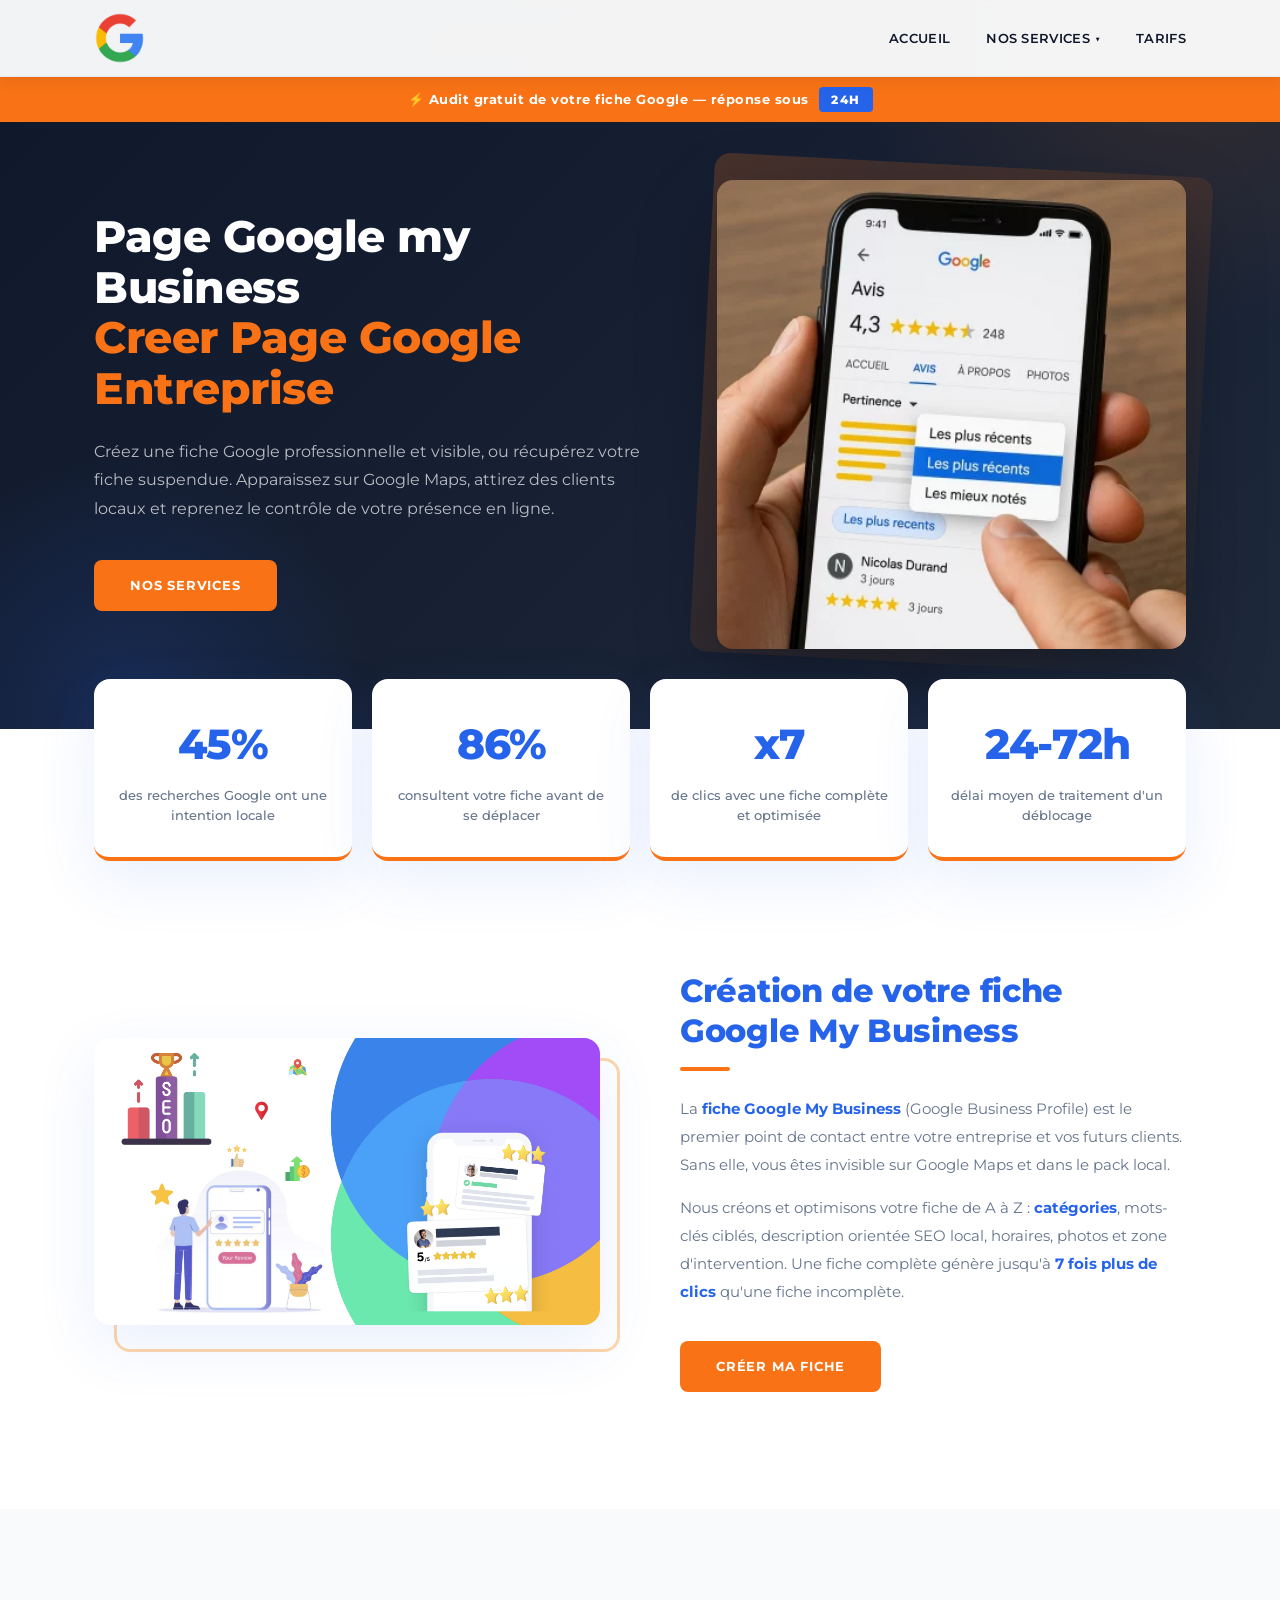
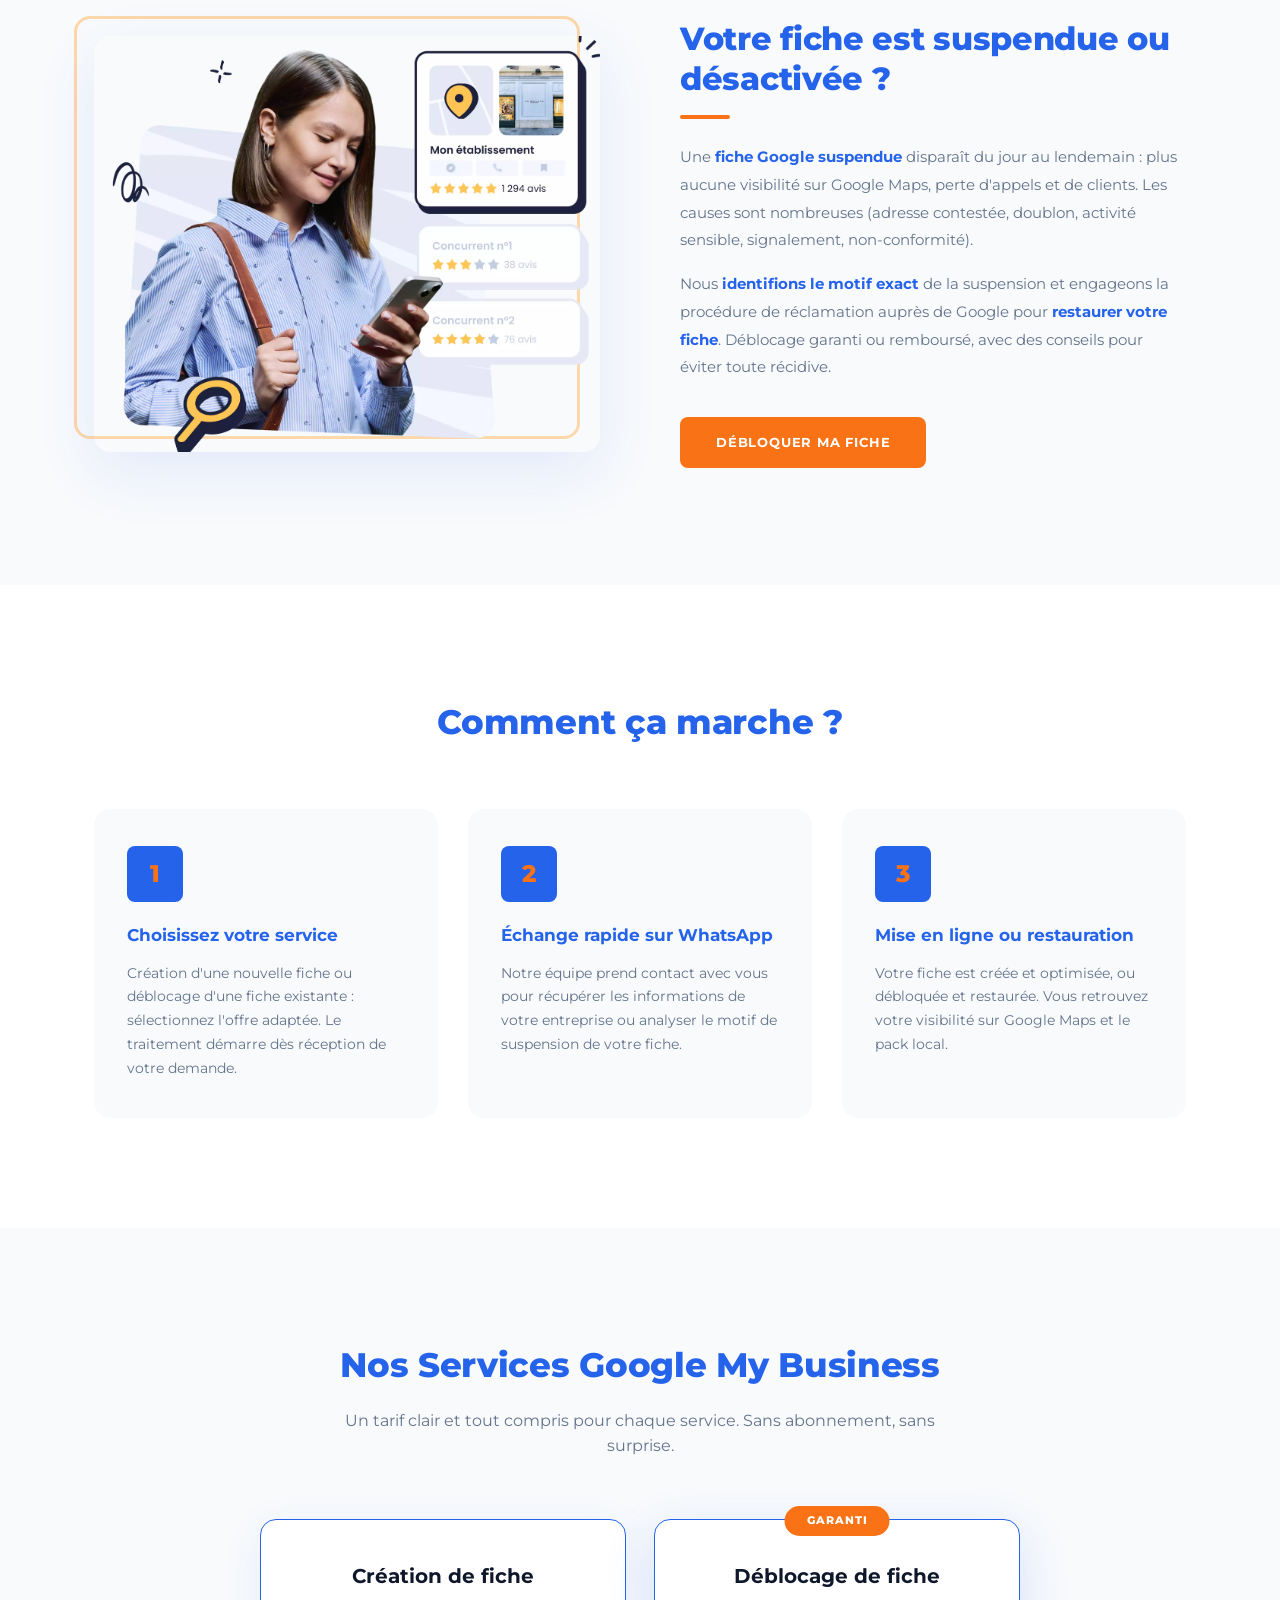
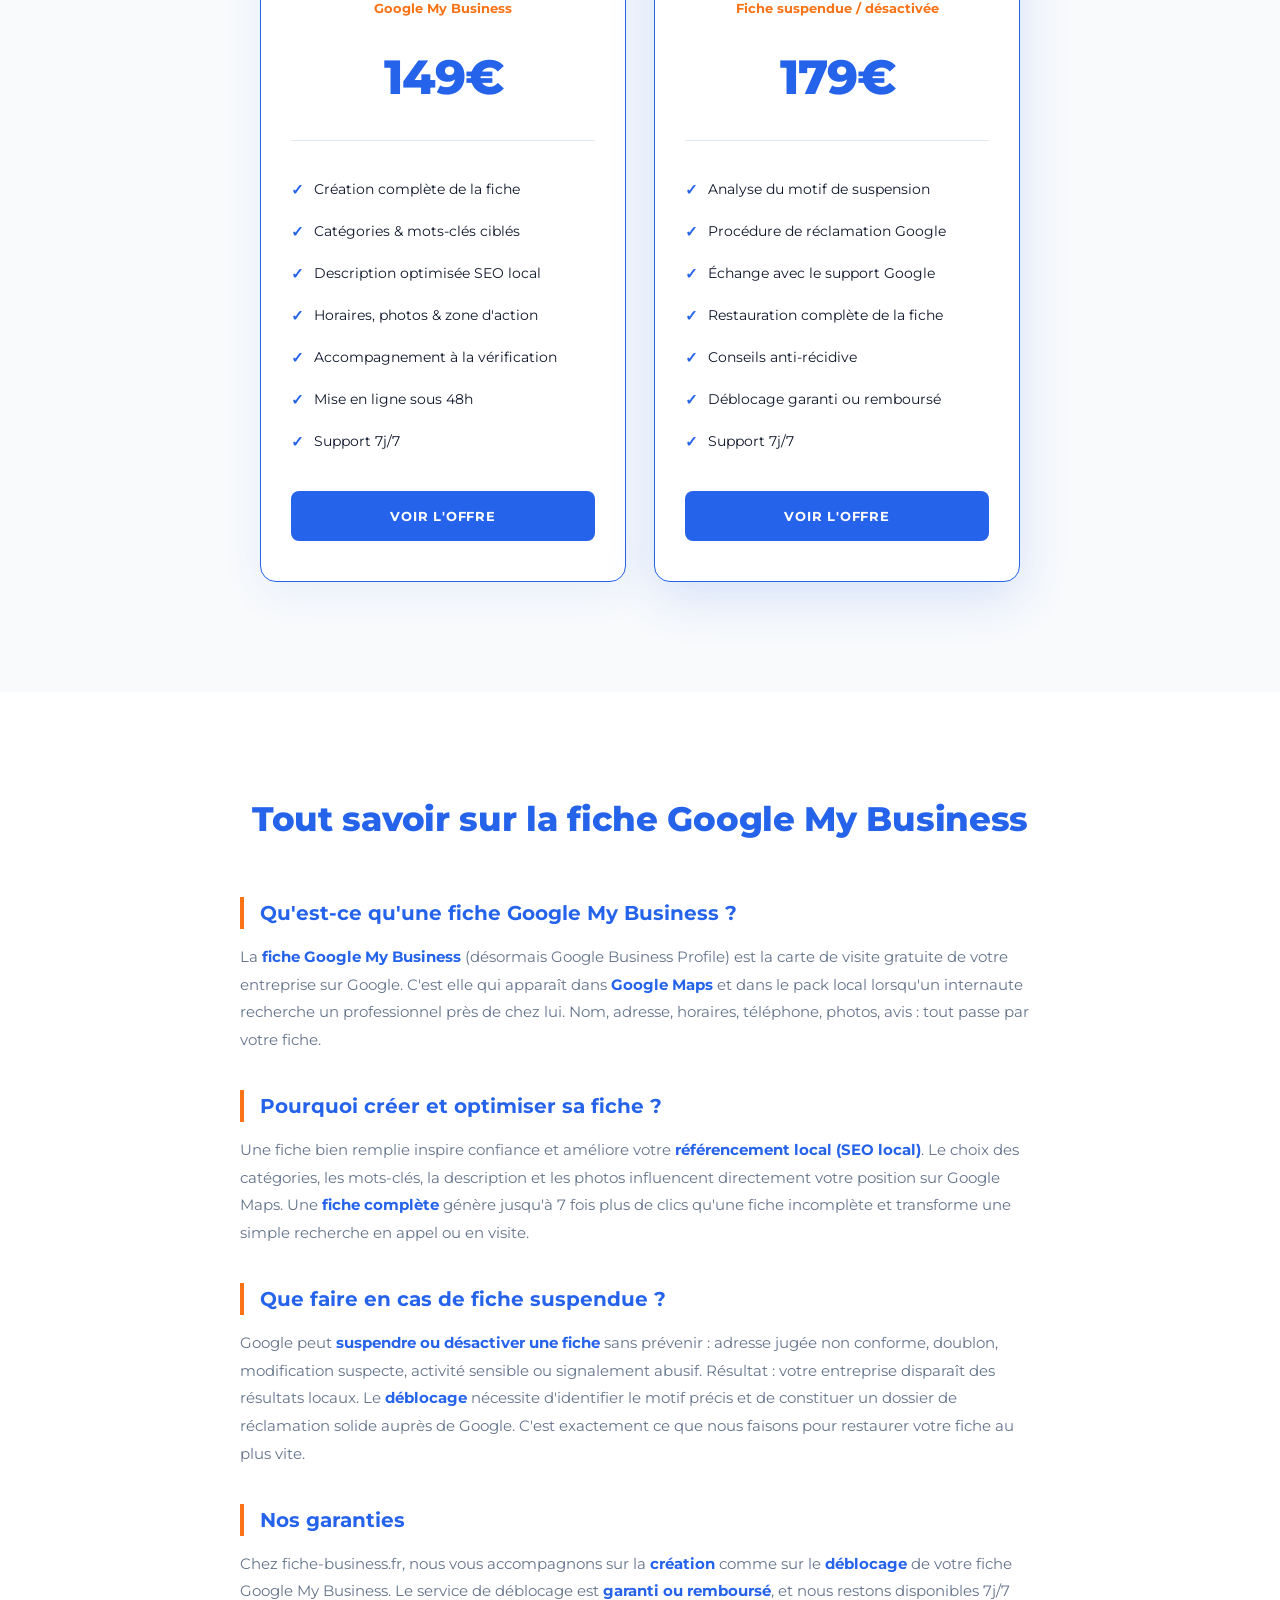
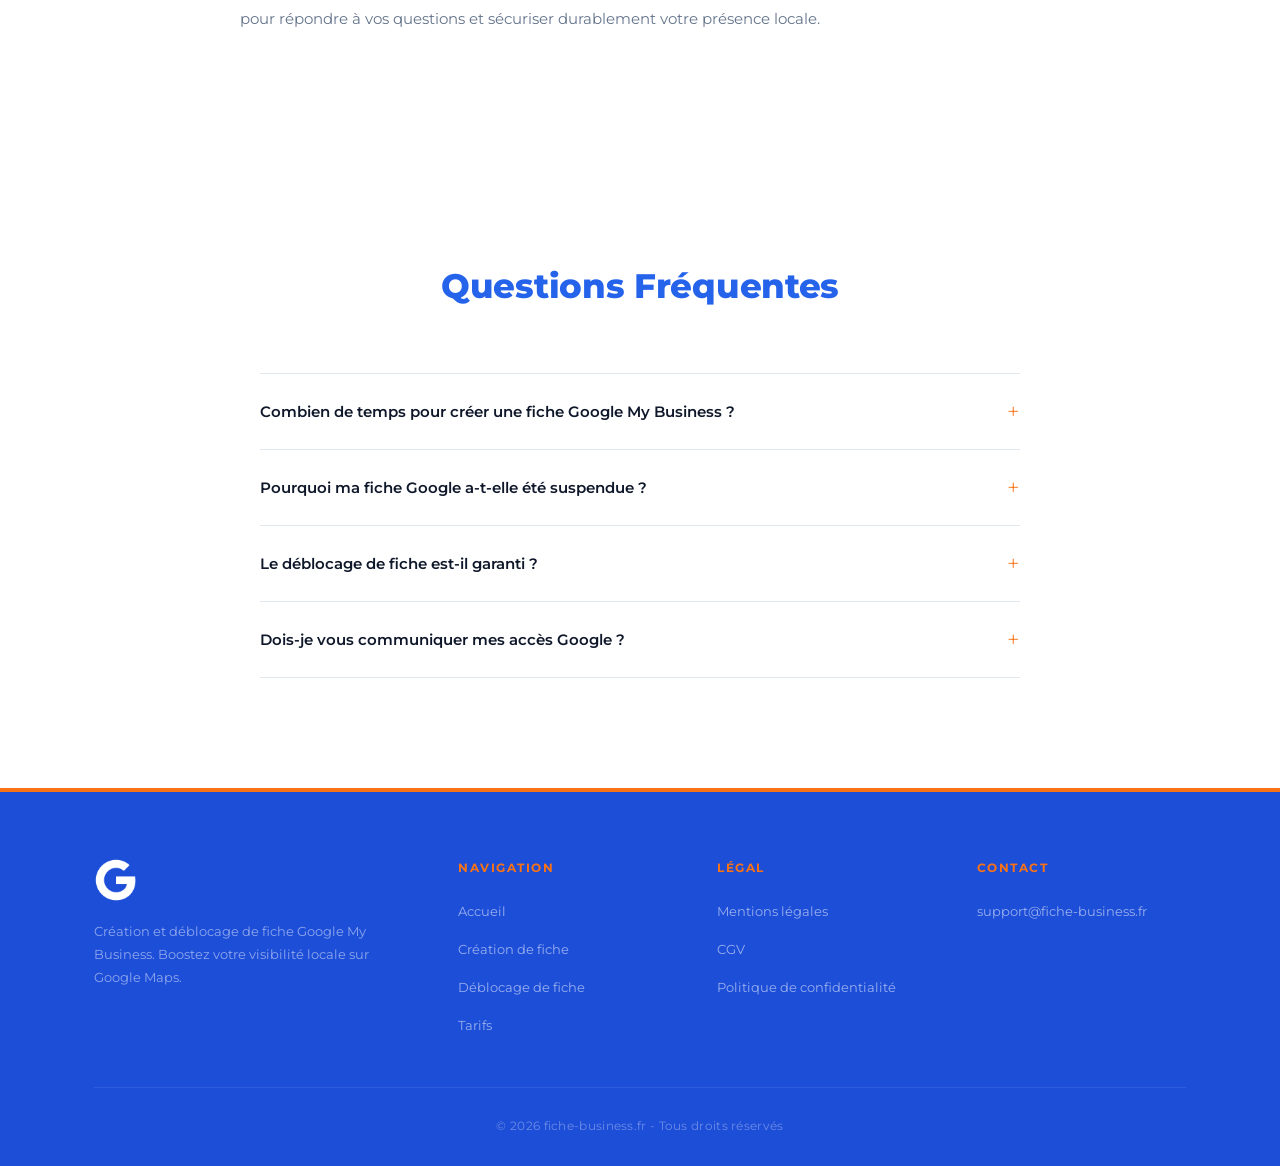
==== index.html @ 530b26bf "Site fiche-business.fr : accueil + creation + deblocage" ====
<!DOCTYPE html>
<html lang="fr">
<head>
    <meta charset="UTF-8">
    <meta name="viewport" content="width=device-width, initial-scale=1.0">
    <meta name="robots" content="index, follow">
    <title>Page Google my Business - Creer Page Google Entreprise</title>
    <meta name="description" content="Création de fiche Google My Business dès 149€ et déblocage de fiche suspendue dès 179€. Service professionnel, rapide et garanti. Boostez votre visibilité locale sur Google Maps.">
    <link rel="canonical" href="https://fiche-business.fr/"/>
    <link rel="alternate" hreflang="fr-FR" href="https://fiche-business.fr/"/>
    <link rel="alternate" hreflang="x-default" href="https://fiche-business.fr/"/>
    <link rel="preconnect" href="https://fonts.googleapis.com">
    <link rel="preconnect" href="https://fonts.gstatic.com" crossorigin>
    <link href="https://fonts.googleapis.com/css2?family=Montserrat:wght@400;500;600;700;800&display=swap" rel="stylesheet">
    <link rel="stylesheet" href="styles.css">
    <link rel="icon" type="image/x-icon" href="/favicon.ico">
    <link rel="shortcut icon" href="/favicon.ico">
    <link rel="apple-touch-icon" type="image/png" sizes="96x96" href="./logo/apple-icon-96x96.png">
    <link rel="icon" type="image/png" sizes="32x32" href="./logo/android-icon-32x32.png">
    <link rel="icon" type="image/png" sizes="96x96" href="./logo/android-icon-96x96.png">
    <meta name="msapplication-TileColor" content="#ffffff">
    <meta name="msapplication-TileImage" content="./logo/ms-icon-96x96.png">

    <meta property="og:type" content="website">
    <meta property="og:url" content="https://fiche-business.fr/">
    <meta property="og:title" content="Page Google my Business - Creer Page Google Entreprise">
    <meta property="og:description" content="Création de fiche Google My Business dès 149€ et déblocage de fiche suspendue dès 179€. Service professionnel, rapide et garanti.">
    <meta property="og:image" content="https://fiche-business.fr/fiche-google-my-business.webp">
    <meta property="og:locale" content="fr_FR">
    <meta property="og:site_name" content="fiche-business.fr">

    <meta name="twitter:card" content="summary_large_image">
    <meta name="twitter:title" content="Page Google my Business - Creer Page Google Entreprise">
    <meta name="twitter:description" content="Création de fiche Google My Business dès 149€ et déblocage de fiche suspendue dès 179€. Service professionnel, rapide et garanti.">
    <meta name="twitter:image" content="https://fiche-business.fr/fiche-google-my-business.webp">

    <script type="application/ld+json">
    {
        "@context": "https://schema.org",
        "@graph": [
            {
                "@type": "Organization",
                "name": "fiche-business.fr",
                "url": "https://fiche-business.fr",
                "logo": "https://fiche-business.fr/icon-google.png",
                "image": "https://fiche-business.fr/fiche-google-my-business.webp",
                "description": "Service professionnel de création et de déblocage de fiche Google My Business pour améliorer votre visibilité locale sur Google Maps.",
                "email": "support@fiche-business.fr",
                "areaServed": {
                    "@type": "Country",
                    "name": "France"
                },
                "contactPoint": {
                    "@type": "ContactPoint",
                    "email": "support@fiche-business.fr",
                    "contactType": "customer service",
                    "availableLanguage": "fr-FR"
                },
                "hasOfferCatalog": {
                    "@type": "OfferCatalog",
                    "name": "Nos services",
                    "itemListElement": [
                        {
                            "@type": "Offer",
                            "itemOffered": {
                                "@type": "Service",
                                "name": "page google my business",
                                "url": "https://fiche-business.fr/#creation"
                            }
                        },
                        {
                            "@type": "Offer",
                            "itemOffered": {
                                "@type": "Service",
                                "name": "page google business",
                                "url": "https://fiche-business.fr/#creation"
                            }
                        },
                        {
                            "@type": "Offer",
                            "itemOffered": {
                                "@type": "Service",
                                "name": "fiche d établissement google",
                                "url": "https://fiche-business.fr/#creation"
                            }
                        },
                        {
                            "@type": "Offer",
                            "itemOffered": {
                                "@type": "Service",
                                "name": "fiche entreprise google",
                                "url": "https://fiche-business.fr/#creation"
                            }
                        },
                        {
                            "@type": "Offer",
                            "itemOffered": {
                                "@type": "Service",
                                "name": "creer une page google",
                                "url": "https://fiche-business.fr/#creation"
                            }
                        },
                        {
                            "@type": "Offer",
                            "itemOffered": {
                                "@type": "Service",
                                "name": "google my business créer un compte",
                                "url": "https://fiche-business.fr/#creation"
                            }
                        },
                        {
                            "@type": "Offer",
                            "itemOffered": {
                                "@type": "Service",
                                "name": "créer une page google entreprise",
                                "url": "https://fiche-business.fr/#creation"
                            }
                        },
                        {
                            "@type": "Offer",
                            "itemOffered": {
                                "@type": "Service",
                                "name": "creer page google pro",
                                "url": "https://fiche-business.fr/#creation"
                            }
                        },
                        {
                            "@type": "Offer",
                            "itemOffered": {
                                "@type": "Service",
                                "name": "créer page google entreprise",
                                "url": "https://fiche-business.fr/#creation"
                            }
                        },
                        {
                            "@type": "Offer",
                            "itemOffered": {
                                "@type": "Service",
                                "name": "créer une fiche google",
                                "url": "https://fiche-business.fr/#creation"
                            }
                        },
                        {
                            "@type": "Offer",
                            "itemOffered": {
                                "@type": "Service",
                                "name": "créer un compte google my business",
                                "url": "https://fiche-business.fr/#creation"
                            }
                        },
                        {
                            "@type": "Offer",
                            "itemOffered": {
                                "@type": "Service",
                                "name": "créer un compte google entreprise",
                                "url": "https://fiche-business.fr/#creation"
                            }
                        },
                        {
                            "@type": "Offer",
                            "itemOffered": {
                                "@type": "Service",
                                "name": "créer une page google my business",
                                "url": "https://fiche-business.fr/#creation"
                            }
                        },
                        {
                            "@type": "Offer",
                            "itemOffered": {
                                "@type": "Service",
                                "name": "creation fiche google",
                                "url": "https://fiche-business.fr/#creation"
                            }
                        },
                        {
                            "@type": "Offer",
                            "itemOffered": {
                                "@type": "Service",
                                "name": "créer une fiche d établissement google",
                                "url": "https://fiche-business.fr/#creation"
                            }
                        },
                        {
                            "@type": "Offer",
                            "itemOffered": {
                                "@type": "Service",
                                "name": "fiche google suspendue",
                                "url": "https://fiche-business.fr/#deblocage"
                            }
                        }
                    ]
                }
            },
            {
                "@type": "WebSite",
                "name": "fiche-business.fr",
                "url": "https://fiche-business.fr"
            },
            {
                "@type": "FAQPage",
                "mainEntity": [
                    {
                        "@type": "Question",
                        "name": "Combien de temps pour créer une fiche Google My Business ?",
                        "acceptedAnswer": {
                            "@type": "Answer",
                            "text": "Une fois vos informations transmises, nous créons et optimisons votre fiche puis la mettons en ligne sous 48h. La validation finale par Google (vérification) peut prendre quelques jours supplémentaires selon votre activité."
                        }
                    },
                    {
                        "@type": "Question",
                        "name": "Pourquoi ma fiche Google a-t-elle été suspendue ?",
                        "acceptedAnswer": {
                            "@type": "Answer",
                            "text": "Une fiche peut être suspendue ou désactivée pour de multiples raisons : informations jugées non conformes, adresse contestée, doublon, activité sensible, ou signalement. Nous analysons le motif exact et engageons la procédure de réclamation auprès de Google pour la restaurer."
                        }
                    },
                    {
                        "@type": "Question",
                        "name": "Le déblocage de fiche est-il garanti ?",
                        "acceptedAnswer": {
                            "@type": "Answer",
                            "text": "Oui. Notre service de déblocage est garanti : si nous ne parvenons pas à restaurer votre fiche, vous êtes remboursé. Nous vous donnons également des conseils pour éviter une nouvelle suspension."
                        }
                    },
                    {
                        "@type": "Question",
                        "name": "Dois-je vous communiquer mes accès Google ?",
                        "acceptedAnswer": {
                            "@type": "Answer",
                            "text": "Selon le service, nous travaillons soit avec un accès gestionnaire à votre fiche, soit en vous guidant pas à pas. Vos identifiants personnels ne nous sont jamais nécessaires : tout se fait de façon sécurisée."
                        }
                    }
                ]
            },
            {
                "@type": "ItemList",
                "name": "Nos Services Google My Business",
                "itemListElement": [
                    {
                        "@type": "ListItem",
                        "position": 1,
                        "item": {
                            "@type": "Service",
                            "name": "Création de fiche Google My Business",
                            "description": "Création et optimisation complète de votre fiche Google My Business : informations, catégories, mots-clés, description SEO, photos et mise en ligne sous 48h.",
                            "image": "https://fiche-business.fr/fiche-google-my-business.webp",
                            "provider": {
                                "@type": "Organization",
                                "name": "fiche-business.fr"
                            },
                            "areaServed": {
                                "@type": "Country",
                                "name": "France"
                            },
                            "offers": {
                                "@type": "Offer",
                                "price": "149",
                                "priceCurrency": "EUR",
                                "availability": "https://schema.org/InStock"
                            }
                        }
                    },
                    {
                        "@type": "ListItem",
                        "position": 2,
                        "item": {
                            "@type": "Service",
                            "name": "Déblocage de fiche Google My Business",
                            "description": "Analyse du motif de suspension, procédure de réclamation et restauration complète de votre fiche Google My Business suspendue ou désactivée. Déblocage garanti ou remboursé.",
                            "image": "https://fiche-business.fr/avis-google-entreprise.webp",
                            "provider": {
                                "@type": "Organization",
                                "name": "fiche-business.fr"
                            },
                            "areaServed": {
                                "@type": "Country",
                                "name": "France"
                            },
                            "offers": {
                                "@type": "Offer",
                                "price": "179",
                                "priceCurrency": "EUR",
                                "availability": "https://schema.org/InStock"
                            }
                        }
                    }
                ]
            }
        ]
    }
    </script>
</head>
<body>
    <header class="header">
        <div class="container">
            <a href="https://fiche-business.fr" class="logo">
                <img src="icon-google.png" alt="fiche-business.fr - Création et déblocage de fiche Google My Business" title="fiche-business.fr" width="512" height="512" class="logo-img">
            </a>
            <nav class="nav">
                <ul class="nav-list">
                    <li><a href="https://fiche-business.fr" class="nav-link active">Accueil</a></li>
                    <li class="nav-item dropdown">
                        <a href="#" class="nav-link">Nos Services <span class="dropdown-arrow">▼</span></a>
                        <div class="dropdown-menu">
                            <a href="creation-fiche-google.html">Création de fiche</a>
                            <a href="fiche-google-suspendu.html">Déblocage de fiche</a>
                        </div>
                    </li>
                    <li><a href="#offres" class="nav-link">Tarifs</a></li>
                </ul>
            </nav>
            <button class="menu-toggle" aria-label="Menu">
                <span></span>
                <span></span>
                <span></span>
            </button>
        </div>
    </header>
    <div class="promo-bar">&#x26A1; Audit gratuit de votre fiche Google &mdash; r&eacute;ponse sous <span class="promo-code">24H</span></div>

    <section id="accueil" class="hero">
        <div class="container">
            <div class="hero-content">
                <h1>Page Google my Business<br><span class="highlight">Creer Page Google Entreprise</span></h1>
                <p class="hero-subtitle">Créez une fiche Google professionnelle et visible, ou récupérez votre fiche suspendue. Apparaissez sur Google Maps, attirez des clients locaux et reprenez le contrôle de votre présence en ligne.</p>
                <a href="#offres" class="btn btn-primary" title="création et déblocage de fiche Google My Business">Nos Services</a>
            </div>
            <div class="hero-image">
                <img src="fiche-google-my-business.webp" alt="Fiche Google My Business optimisée sur Google Maps" title="Fiche Google My Business" width="900" height="600" class="hero-img" loading="eager">
            </div>
        </div>
    </section>

    <section class="stats">
        <div class="container">
            <div class="stat-card">
                <div class="stat-number" data-target="46" data-suffix="%">46%</div>
                <p>des recherches Google ont une intention locale</p>
            </div>
            <div class="stat-card">
                <div class="stat-number" data-target="88" data-suffix="%">88%</div>
                <p>consultent votre fiche avant de se déplacer</p>
            </div>
            <div class="stat-card">
                <div class="stat-number" data-target="0" data-static="x7">x7</div>
                <p>de clics avec une fiche complète et optimisée</p>
            </div>
            <div class="stat-card">
                <div class="stat-number" data-target="0" data-static="24-72h">24-72h</div>
                <p>délai moyen de traitement d'un déblocage</p>
            </div>
        </div>
    </section>

    <section id="creation" class="credibility">
        <div class="container">
            <div class="credibility-image">
                <img src="acheter-avis-google.png" alt="Création et optimisation d'une fiche Google My Business" title="Création de fiche Google My Business" width="964" height="421" class="credibility-img" loading="lazy">
            </div>
            <div class="credibility-content">
                <h2>Création de votre fiche Google My Business</h2>
                <p>La <strong>fiche Google My Business</strong> (Google Business Profile) est le premier point de contact entre votre entreprise et vos futurs clients. Sans elle, vous êtes invisible sur Google Maps et dans le pack local.</p>
                <p>Nous créons et optimisons votre fiche de A à Z : <strong>catégories</strong>, mots-clés ciblés, description orientée SEO local, horaires, photos et zone d'intervention. Une fiche complète génère jusqu'à <strong>7 fois plus de clics</strong> qu'une fiche incomplète.</p>
                <a href="#offres" class="btn btn-primary" title="créer une fiche Google My Business">Créer ma fiche</a>
            </div>
        </div>
    </section>

    <section id="deblocage" class="credibility credibility-reverse">
        <div class="container">
            <div class="credibility-content">
                <h2>Votre fiche est suspendue ou désactivée ?</h2>
                <p>Une <strong>fiche Google suspendue</strong> disparaît du jour au lendemain : plus aucune visibilité sur Google Maps, perte d'appels et de clients. Les causes sont nombreuses (adresse contestée, doublon, activité sensible, signalement, non-conformité).</p>
                <p>Nous <strong>identifions le motif exact</strong> de la suspension et engageons la procédure de réclamation auprès de Google pour <strong>restaurer votre fiche</strong>. Déblocage garanti ou remboursé, avec des conseils pour éviter toute récidive.</p>
                <a href="#offres" class="btn btn-primary" title="débloquer une fiche Google My Business">Débloquer ma fiche</a>
            </div>
            <div class="credibility-image">
                <img src="avis-google-entreprise.webp" alt="Déblocage d'une fiche Google My Business suspendue" title="Déblocage de fiche Google My Business" width="601" height="791" class="credibility-img" loading="lazy">
            </div>
        </div>
    </section>

    <section class="how-it-works">
        <div class="container">
            <h2 class="section-title">Comment ça marche ?</h2>
            <div class="steps">
                <div class="step">
                    <div class="step-icon">
                        <span>1</span>
                    </div>
                    <h3>Choisissez votre service</h3>
                    <p>Création d'une nouvelle fiche ou déblocage d'une fiche existante : sélectionnez l'offre adaptée. Le traitement démarre dès réception de votre demande.</p>
                </div>
                <div class="step">
                    <div class="step-icon">
                        <span>2</span>
                    </div>
                    <h3>Échange rapide sur WhatsApp</h3>
                    <p>Notre équipe prend contact avec vous pour récupérer les informations de votre entreprise ou analyser le motif de suspension de votre fiche.</p>
                </div>
                <div class="step">
                    <div class="step-icon">
                        <span>3</span>
                    </div>
                    <h3>Mise en ligne ou restauration</h3>
                    <p>Votre fiche est créée et optimisée, ou débloquée et restaurée. Vous retrouvez votre visibilité sur Google Maps et le pack local.</p>
                </div>
            </div>
        </div>
    </section>

    <section id="offres" class="pricing">
        <div class="container">
            <h2 class="section-title">Nos Services Google My Business</h2>
            <p class="section-subtitle">Un tarif clair et tout compris pour chaque service. Sans abonnement, sans surprise.</p>
            <div class="pricing-cards" style="grid-template-columns: repeat(2, 1fr); max-width: 760px; margin: 0 auto;">
                <div class="pricing-card">
                    <div class="pricing-header">
                        <h3>Création de fiche</h3>
                        <div class="pricing-bonus">Google My Business</div>
                    </div>
                    <div class="pricing-price">
                        <span class="price">149€</span>
                    </div>
                    <ul class="pricing-features">
                        <li><span class="check">✓</span> Création complète de la fiche</li>
                        <li><span class="check">✓</span> Catégories &amp; mots-clés ciblés</li>
                        <li><span class="check">✓</span> Description optimisée SEO local</li>
                        <li><span class="check">✓</span> Horaires, photos &amp; zone d'action</li>
                        <li><span class="check">✓</span> Accompagnement à la vérification</li>
                        <li><span class="check">✓</span> Mise en ligne sous 48h</li>
                        <li><span class="check">✓</span> Support 7j/7</li>
                    </ul>
                    <a href="creation-fiche-google.html" class="btn btn-outline" title="création de fiche Google My Business">Voir l'offre</a>
                </div>

                <div class="pricing-card featured">
                    <div class="pricing-badge">Garanti</div>
                    <div class="pricing-header">
                        <h3>Déblocage de fiche</h3>
                        <div class="pricing-bonus">Fiche suspendue / désactivée</div>
                    </div>
                    <div class="pricing-price">
                        <span class="price">179€</span>
                    </div>
                    <ul class="pricing-features">
                        <li><span class="check">✓</span> Analyse du motif de suspension</li>
                        <li><span class="check">✓</span> Procédure de réclamation Google</li>
                        <li><span class="check">✓</span> Échange avec le support Google</li>
                        <li><span class="check">✓</span> Restauration complète de la fiche</li>
                        <li><span class="check">✓</span> Conseils anti-récidive</li>
                        <li><span class="check">✓</span> Déblocage garanti ou remboursé</li>
                        <li><span class="check">✓</span> Support 7j/7</li>
                    </ul>
                    <a href="fiche-google-suspendu.html" class="btn btn-primary" title="déblocage de fiche Google My Business">Voir l'offre</a>
                </div>
            </div>
        </div>
    </section>

    <section class="seo-content">
        <div class="container">
            <h2 class="section-title">Tout savoir sur la fiche Google My Business</h2>
            <div class="seo-text">
                <h3>Qu'est-ce qu'une fiche Google My Business ?</h3>
                <p>La <strong>fiche Google My Business</strong> (désormais Google Business Profile) est la carte de visite gratuite de votre entreprise sur Google. C'est elle qui apparaît dans <strong>Google Maps</strong> et dans le pack local lorsqu'un internaute recherche un professionnel près de chez lui. Nom, adresse, horaires, téléphone, photos, avis : tout passe par votre fiche.</p>

                <h3>Pourquoi créer et optimiser sa fiche ?</h3>
                <p>Une fiche bien remplie inspire confiance et améliore votre <strong>référencement local (SEO local)</strong>. Le choix des catégories, les mots-clés, la description et les photos influencent directement votre position sur Google Maps. Une <strong>fiche complète</strong> génère jusqu'à 7 fois plus de clics qu'une fiche incomplète et transforme une simple recherche en appel ou en visite.</p>

                <h3>Que faire en cas de fiche suspendue ?</h3>
                <p>Google peut <strong>suspendre ou désactiver une fiche</strong> sans prévenir : adresse jugée non conforme, doublon, modification suspecte, activité sensible ou signalement abusif. Résultat : votre entreprise disparaît des résultats locaux. Le <strong>déblocage</strong> nécessite d'identifier le motif précis et de constituer un dossier de réclamation solide auprès de Google. C'est exactement ce que nous faisons pour restaurer votre fiche au plus vite.</p>

                <h3>Nos garanties</h3>
                <p>Chez fiche-business.fr, nous vous accompagnons sur la <strong>création</strong> comme sur le <strong>déblocage</strong> de votre fiche Google My Business. Le service de déblocage est <strong>garanti ou remboursé</strong>, et nous restons disponibles 7j/7 pour répondre à vos questions et sécuriser durablement votre présence locale.</p>
            </div>
        </div>
    </section>

    <section class="faq">
        <div class="container">
            <h2 class="section-title">Questions Fréquentes</h2>
            <div class="faq-list">
                <div class="faq-item">
                    <button class="faq-question">
                        <span>Combien de temps pour créer une fiche Google My Business ?</span>
                        <span class="faq-icon">+</span>
                    </button>
                    <div class="faq-answer">
                        <p>Une fois vos informations transmises, nous créons et optimisons votre fiche puis la mettons en ligne sous 48h. La validation finale par Google (vérification) peut prendre quelques jours supplémentaires selon votre activité.</p>
                    </div>
                </div>
                <div class="faq-item">
                    <button class="faq-question">
                        <span>Pourquoi ma fiche Google a-t-elle été suspendue ?</span>
                        <span class="faq-icon">+</span>
                    </button>
                    <div class="faq-answer">
                        <p>Une fiche peut être suspendue ou désactivée pour de multiples raisons : informations jugées non conformes, adresse contestée, doublon, activité sensible ou signalement. Nous analysons le motif exact et engageons la procédure de réclamation auprès de Google pour la restaurer.</p>
                    </div>
                </div>
                <div class="faq-item">
                    <button class="faq-question">
                        <span>Le déblocage de fiche est-il garanti ?</span>
                        <span class="faq-icon">+</span>
                    </button>
                    <div class="faq-answer">
                        <p>Oui. Notre service de déblocage est garanti : si nous ne parvenons pas à restaurer votre fiche, vous êtes remboursé. Nous vous donnons également des conseils pour éviter une nouvelle suspension.</p>
                    </div>
                </div>
                <div class="faq-item">
                    <button class="faq-question">
                        <span>Dois-je vous communiquer mes accès Google ?</span>
                        <span class="faq-icon">+</span>
                    </button>
                    <div class="faq-answer">
                        <p>Selon le service, nous travaillons soit avec un accès gestionnaire à votre fiche, soit en vous guidant pas à pas. Vos identifiants personnels ne nous sont jamais nécessaires : tout se fait de façon sécurisée.</p>
                    </div>
                </div>
            </div>
        </div>
    </section>

    <footer class="footer">
        <div class="container">
            <div class="footer-content">
                <div class="footer-brand">
                    <a href="https://fiche-business.fr" class="logo">
                        <img src="icon-google.png" alt="fiche-business.fr - Logo" title="fiche-business.fr" width="512" height="512" class="logo-img">
                    </a>
                    <p>Création et déblocage de fiche Google My Business. Boostez votre visibilité locale sur Google Maps.</p>
                </div>
                <div class="footer-links">
                    <h4>Navigation</h4>
                    <ul>
                        <li><a href="#accueil">Accueil</a></li>
                        <li><a href="#creation">Création de fiche</a></li>
                        <li><a href="#deblocage">Déblocage de fiche</a></li>
                        <li><a href="#offres">Tarifs</a></li>
                    </ul>
                </div>
                <div class="footer-links">
                    <h4>Légal</h4>
                    <ul>
                        <li><a href="#">Mentions légales</a></li>
                        <li><a href="#">CGV</a></li>
                        <li><a href="#">Politique de confidentialité</a></li>
                    </ul>
                </div>
                <div class="footer-links">
                    <h4>Contact</h4>
                    <ul>
                        <li><a href="mailto:support@fiche-business.fr">support@fiche-business.fr</a></li>
                    </ul>
                </div>
            </div>
            <div class="footer-bottom">
                <p>&copy; 2026 fiche-business.fr - Tous droits réservés</p>
            </div>
        </div>
    </footer>


    <script>
        document.addEventListener('DOMContentLoaded', function() {

            const menuToggle = document.querySelector('.menu-toggle');
            const nav = document.querySelector('.nav');

            if (menuToggle && nav) {
                menuToggle.addEventListener('click', function() {
                    nav.classList.toggle('active');
                    menuToggle.classList.toggle('active');
                });

                const navLinks = document.querySelectorAll('.nav-link:not(.nav-item.dropdown > .nav-link)');
                navLinks.forEach(link => {
                    link.addEventListener('click', function() {
                        nav.classList.remove('active');
                        menuToggle.classList.remove('active');
                    });
                });
            }

            const dropdowns = document.querySelectorAll('.nav-item.dropdown');
            dropdowns.forEach(dropdown => {
                const dropdownLink = dropdown.querySelector('.nav-link');
                dropdownLink.addEventListener('click', function(e) {
                    if (window.innerWidth <= 768) {
                        e.preventDefault();
                        dropdown.classList.toggle('active');
                    }
                });
            });

            const dropdownMenuLinks = document.querySelectorAll('.dropdown-menu a');
            dropdownMenuLinks.forEach(link => {
                link.addEventListener('click', function() {
                    if (window.innerWidth <= 768) {
                        const nav = document.querySelector('.nav');
                        const menuToggle = document.querySelector('.menu-toggle');
                        nav.classList.remove('active');
                        menuToggle.classList.remove('active');
                        document.querySelectorAll('.nav-item.dropdown').forEach(d => d.classList.remove('active'));
                    }
                });
            });

            const anchorLinks = document.querySelectorAll('a[href^="#"]');

            anchorLinks.forEach(link => {
                link.addEventListener('click', function(e) {
                    e.preventDefault();
                    const targetId = this.getAttribute('href');
                    const targetElement = document.querySelector(targetId);

                    if (targetElement) {
                        const headerHeight = document.querySelector('.header').offsetHeight;
                        const targetPosition = targetElement.offsetTop - headerHeight;

                        window.scrollTo({
                            top: targetPosition,
                            behavior: 'smooth'
                        });
                    }
                });
            });

            const faqItems = document.querySelectorAll('.faq-item');

            faqItems.forEach(item => {
                const question = item.querySelector('.faq-question');

                question.addEventListener('click', function() {
                    faqItems.forEach(otherItem => {
                        if (otherItem !== item && otherItem.classList.contains('active')) {
                            otherItem.classList.remove('active');
                        }
                    });

                    item.classList.toggle('active');
                });
            });

            const sections = document.querySelectorAll('section[id]');
            const navLinksAll = document.querySelectorAll('.nav-link');

            function updateActiveNav() {
                const scrollPosition = window.scrollY + 100;

                sections.forEach(section => {
                    const sectionTop = section.offsetTop;
                    const sectionHeight = section.offsetHeight;
                    const sectionId = section.getAttribute('id');

                    if (scrollPosition >= sectionTop && scrollPosition < sectionTop + sectionHeight) {
                        navLinksAll.forEach(link => {
                            link.classList.remove('active');
                            if (link.getAttribute('href') === '#' + sectionId) {
                                link.classList.add('active');
                            }
                        });
                    }
                });
            }

            window.addEventListener('scroll', updateActiveNav);

            const header = document.querySelector('.header');

            function updateHeader() {
                if (window.scrollY > 50) {
                    header.style.boxShadow = '0 4px 20px rgba(0, 0, 0, 0.1)';
                } else {
                    header.style.boxShadow = '0 4px 15px rgba(0, 0, 0, 0.08)';
                }
            }

            window.addEventListener('scroll', updateHeader);

            const animateElements = document.querySelectorAll('.stat-card, .step, .pricing-card, .testimonial-card, .blog-card, .faq-item');

            const observerOptions = {
                threshold: 0.1,
                rootMargin: '0px 0px -50px 0px'
            };

            const observer = new IntersectionObserver(function(entries) {
                entries.forEach(entry => {
                    if (entry.isIntersecting) {
                        entry.target.style.opacity = '1';
                        entry.target.style.transform = 'translateY(0)';
                    }
                });
            }, observerOptions);

            animateElements.forEach(element => {
                element.style.opacity = '0';
                element.style.transform = 'translateY(30px)';
                element.style.transition = 'opacity 0.6s ease, transform 0.6s ease';
                observer.observe(element);
            });

            const statNumbers = document.querySelectorAll('.stat-number');
            let animated = false;

            function animateCounters() {
                if (animated) return;

                statNumbers.forEach(stat => {
                    const staticText = stat.getAttribute('data-static');
                    if (staticText) {
                        stat.textContent = staticText;
                        return;
                    }
                    const target = parseInt(stat.getAttribute('data-target') || stat.textContent);
                    const suffix = stat.getAttribute('data-suffix') || '%';
                    if (isNaN(target) || target <= 0) return;
                    let current = 0;
                    const increment = target / 50;
                    const duration = 2000;
                    const stepTime = duration / 50;

                    const counter = setInterval(() => {
                        current += increment;
                        if (current >= target) {
                            stat.textContent = target + suffix;
                            clearInterval(counter);
                        } else {
                            stat.textContent = Math.floor(current) + suffix;
                        }
                    }, stepTime);
                });

                animated = true;
            }

            const statsSection = document.querySelector('.stats');
            if (statsSection) {
                const statsObserver = new IntersectionObserver((entries) => {
                    entries.forEach(entry => {
                        if (entry.isIntersecting) {
                            animateCounters();
                        }
                    });
                }, { threshold: 0.5 });

                statsObserver.observe(statsSection);
            }

        });
    </script>
</body>
</html>
---- styles.css ----
:root {
    --primary: #2563EB;
    --primary-dark: #1D4ED8;
    --primary-light: #3B82F6;
    --accent: #F97316;
    --accent-dark: #EA580C;
    --accent-light: #FED7AA;
    --dark: #0F172A;
    --light: #F8FAFC;
    --white: #ffffff;
    --gray: #64748B;
    --gray-light: #E2E8F0;
    --shadow: 0 20px 60px rgba(37, 99, 235, 0.10);
    --shadow-sm: 0 2px 12px rgba(15, 23, 42, 0.06);
    --shadow-accent: 0 8px 30px rgba(249, 115, 22, 0.28);
    --radius: 8px;
    --radius-lg: 16px;
    --transition: all 0.35s cubic-bezier(0.25, 0.46, 0.45, 0.94);
}

*, *::before, *::after {
    margin: 0;
    padding: 0;
    box-sizing: border-box;
}

html {
    scroll-behavior: smooth;
}

body {
    font-family: 'Montserrat', sans-serif;
    font-size: 15px;
    line-height: 1.6;
    color: var(--dark);
    background: var(--white);
    overflow-x: hidden;
}

a {
    text-decoration: none;
    color: inherit;
    transition: var(--transition);
}

ul {
    list-style: none;
}

img {
    max-width: 100%;
    height: auto;
}

.container {
    width: 100%;
    max-width: 1140px;
    margin: 0 auto;
    padding: 0 24px;
}

/* ===================== BOUTONS ===================== */

.btn {
    display: inline-block;
    padding: 15px 36px;
    font-family: 'Montserrat', sans-serif;
    font-size: 13px;
    font-weight: 700;
    letter-spacing: 0.8px;
    text-transform: uppercase;
    border-radius: var(--radius);
    cursor: pointer;
    transition: var(--transition);
    border: none;
    text-align: center;
    position: relative;
    overflow: hidden;
}

.btn-primary {
    background: var(--accent);
    color: var(--white);
}

.btn-primary::after {
    content: '';
    position: absolute;
    top: 0;
    left: -100%;
    width: 100%;
    height: 100%;
    background: linear-gradient(90deg, transparent, rgba(255,255,255,0.25), transparent);
    transition: left 0.5s ease;
}

.btn-primary:hover::after {
    left: 100%;
}

.btn-primary:hover {
    background: var(--accent-dark);
    transform: translateY(-2px);
    box-shadow: var(--shadow-accent);
}

.btn-outline {
    background: transparent;
    color: var(--primary);
    border: 2px solid var(--primary);
}

.btn-outline:hover {
    background: var(--primary);
    color: var(--white);
    transform: translateY(-2px);
}

.btn-full {
    width: 100%;
}

/* ===================== HEADER ===================== */

.header {
    position: fixed;
    top: 0;
    left: 0;
    right: 0;
    z-index: 1000;
    background: rgba(255, 255, 255, 0.95);
    backdrop-filter: blur(12px);
    -webkit-backdrop-filter: blur(12px);
    padding: 12px 0;
    border-bottom: 1px solid var(--gray-light);
}

.header .container {
    display: flex;
    align-items: center;
    justify-content: space-between;
}

.logo {
    display: flex;
    align-items: center;
}

.logo-img {
    height: 52px;
    width: auto;
}

.logo-market {
    color: var(--dark);
}

.logo-web {
    color: var(--primary);
}

.nav-list {
    display: flex;
    gap: 36px;
    align-items: center;
}

.nav-link {
    font-weight: 600;
    font-size: 13px;
    letter-spacing: 0.3px;
    text-transform: uppercase;
    color: var(--dark);
    position: relative;
    padding: 8px 0;
    display: flex;
    align-items: center;
    line-height: 1;
}

.nav-link::after {
    content: '';
    position: absolute;
    bottom: 0;
    left: 50%;
    transform: translateX(-50%);
    width: 0;
    height: 3px;
    background: var(--accent);
    border-radius: 2px;
    transition: var(--transition);
}

.nav-link:hover::after,
.nav-link.active::after {
    width: 100%;
}

.nav-link:hover,
.nav-link.active {
    color: var(--primary);
}

.nav-item {
    position: relative;
}

.nav-item.dropdown > .nav-link {
    display: flex;
    align-items: center;
    gap: 5px;
}

.nav-item.dropdown > .nav-link::before {
    content: '';
    position: absolute;
    bottom: -15px;
    left: 0;
    right: 0;
    height: 20px;
}

.dropdown-arrow {
    font-size: 9px;
    transition: var(--transition);
}

.nav-item.dropdown:hover .dropdown-arrow {
    transform: rotate(180deg);
}

.dropdown-menu {
    position: absolute;
    top: 100%;
    left: 50%;
    transform: translateX(-50%);
    min-width: 220px;
    background: var(--white);
    border-radius: var(--radius);
    box-shadow: 0 15px 50px rgba(15, 23, 42, 0.10);
    border: 1px solid var(--gray-light);
    padding: 8px;
    opacity: 0;
    visibility: hidden;
    transition: var(--transition);
    margin-top: 15px;
    z-index: 100;
}

.dropdown-menu::before {
    content: '';
    position: absolute;
    top: -6px;
    left: 50%;
    transform: translateX(-50%) rotate(45deg);
    width: 12px;
    height: 12px;
    background: var(--white);
    border-left: 1px solid var(--gray-light);
    border-top: 1px solid var(--gray-light);
}

.nav-item.dropdown:hover .dropdown-menu {
    opacity: 1;
    visibility: visible;
    margin-top: 10px;
}

.dropdown-menu a {
    display: block;
    padding: 11px 16px;
    font-weight: 500;
    font-size: 13px;
    color: var(--dark);
    border-radius: 6px;
    transition: var(--transition);
}

.dropdown-menu a:hover {
    background: var(--light);
    color: var(--accent-dark);
    padding-left: 20px;
}

.menu-toggle {
    display: none;
    flex-direction: column;
    gap: 6px;
    background: none;
    border: none;
    cursor: pointer;
    padding: 5px;
}

.menu-toggle span {
    display: block;
    width: 22px;
    height: 2px;
    background: var(--primary);
    border-radius: 2px;
    transition: var(--transition);
}

/* ===================== HERO ===================== */

.hero {
    padding: 180px 0 80px;
    background: linear-gradient(135deg, var(--dark) 0%, #1E293B 100%);
    overflow: hidden;
    position: relative;
}

.hero::before {
    content: '';
    position: absolute;
    top: -50%;
    right: -20%;
    width: 700px;
    height: 700px;
    background: radial-gradient(circle, rgba(249, 115, 22, 0.14) 0%, transparent 70%);
    border-radius: 50%;
    pointer-events: none;
}

.hero::after {
    content: '';
    position: absolute;
    bottom: -30%;
    left: -10%;
    width: 500px;
    height: 500px;
    background: radial-gradient(circle, rgba(37, 99, 235, 0.18) 0%, transparent 70%);
    border-radius: 50%;
    pointer-events: none;
}

.hero .container {
    display: grid;
    grid-template-columns: 1.1fr 0.9fr;
    gap: 50px;
    align-items: center;
    position: relative;
    z-index: 1;
}

.hero-content h1 {
    font-size: 44px;
    font-weight: 800;
    line-height: 1.15;
    margin-bottom: 24px;
    color: var(--white);
    letter-spacing: -0.5px;
}

.hero-content .highlight {
    color: var(--accent);
}

.hero-subtitle {
    font-size: 16px;
    color: rgba(255, 255, 255, 0.7);
    margin-bottom: 36px;
    line-height: 1.8;
}

.hero-image {
    position: relative;
    display: flex;
    justify-content: center;
    align-items: center;
}

.hero-image::before {
    content: '';
    position: absolute;
    inset: -15px;
    background: linear-gradient(135deg, rgba(249, 115, 22, 0.22), transparent);
    border-radius: var(--radius-lg);
    transform: rotate(3deg);
}

.hero-img {
    max-width: 100%;
    height: auto;
    border-radius: var(--radius-lg);
    position: relative;
    z-index: 1;
    box-shadow: 0 30px 80px rgba(0, 0, 0, 0.3);
    animation: heroFloat 4s ease-in-out infinite;
}

@keyframes heroFloat {
    0%, 100% { transform: translateY(0) rotate(0deg); }
    50% { transform: translateY(-8px) rotate(0.5deg); }
}

/* ===================== PROMO BAR ===================== */

.promo-bar {
    background: var(--accent);
    color: var(--white);
    text-align: center;
    padding: 10px 20px;
    font-size: 13px;
    font-weight: 700;
    letter-spacing: 0.5px;
    width: 100%;
    position: fixed;
    top: 77px;
    left: 0;
    right: 0;
    z-index: 999;
}

.promo-bar .promo-code {
    background: var(--primary);
    color: var(--white);
    padding: 3px 12px;
    border-radius: 4px;
    font-weight: 800;
    margin-left: 6px;
    display: inline-block;
    font-size: 12px;
    letter-spacing: 1.5px;
}

/* ===================== STATS ===================== */

.stats {
    padding: 0;
    background: transparent;
    margin-top: -50px;
    position: relative;
    z-index: 2;
}

.stats .container {
    display: grid;
    grid-template-columns: repeat(4, 1fr);
    gap: 20px;
}

.stat-card {
    background: var(--white);
    padding: 32px 20px;
    border-radius: var(--radius-lg);
    text-align: center;
    transition: var(--transition);
    box-shadow: var(--shadow);
    border-bottom: 4px solid var(--accent);
}

.stat-card:hover {
    transform: translateY(-6px);
    box-shadow: 0 25px 70px rgba(37, 99, 235, 0.16);
}

.stat-number {
    font-size: 42px;
    font-weight: 800;
    color: var(--primary);
    margin-bottom: 8px;
    letter-spacing: -1px;
}

.stat-card p {
    font-size: 13px;
    color: var(--gray);
    line-height: 1.5;
    font-weight: 500;
}

/* ===================== CREDIBILITY ===================== */

.credibility {
    padding: 110px 0;
    background: var(--white);
}

.credibility .container {
    display: grid;
    grid-template-columns: 1fr 1fr;
    gap: 80px;
    align-items: center;
}

.credibility-image {
    position: relative;
}

.credibility-image::before {
    content: '';
    position: absolute;
    top: 20px;
    left: 20px;
    right: -20px;
    bottom: -20px;
    border: 3px solid var(--accent-light);
    border-radius: var(--radius-lg);
    z-index: 0;
}

.credibility-img {
    width: 100%;
    height: auto;
    border-radius: var(--radius-lg);
    position: relative;
    z-index: 1;
    box-shadow: var(--shadow);
}

.credibility-content h2 {
    font-size: 32px;
    font-weight: 800;
    color: var(--primary);
    margin-bottom: 24px;
    line-height: 1.25;
    letter-spacing: -0.3px;
}

.credibility-content h2::after {
    content: '';
    display: block;
    width: 50px;
    height: 4px;
    background: var(--accent);
    border-radius: 2px;
    margin-top: 16px;
}

.credibility-content p {
    font-size: 15px;
    color: var(--gray);
    line-height: 1.85;
    margin-bottom: 16px;
}

.credibility-content p strong {
    color: var(--primary);
    font-weight: 700;
}

.credibility-content .btn {
    margin-top: 20px;
}

.credibility-reverse {
    background: var(--light);
}

.credibility-reverse .credibility-image::before {
    left: -20px;
    right: 20px;
    top: -20px;
    bottom: 20px;
}

.credibility-reverse .container {
    direction: rtl;
}

.credibility-reverse .container > * {
    direction: ltr;
}

/* ===================== HOW IT WORKS ===================== */

.how-it-works {
    padding: 110px 0;
    background: var(--white);
}

.section-title {
    text-align: center;
    font-size: 34px;
    font-weight: 800;
    color: var(--primary);
    margin-bottom: 16px;
    letter-spacing: -0.3px;
}

.section-subtitle {
    text-align: center;
    font-size: 16px;
    color: var(--gray);
    margin-bottom: 60px;
    max-width: 600px;
    margin-left: auto;
    margin-right: auto;
}

.steps {
    display: grid;
    grid-template-columns: repeat(3, 1fr);
    gap: 30px;
    margin-top: 60px;
    counter-reset: step-counter;
}

.step {
    text-align: left;
    padding: 36px 32px;
    background: var(--light);
    border-radius: var(--radius-lg);
    transition: var(--transition);
    position: relative;
    border: 1px solid transparent;
}

.step:hover {
    transform: translateY(-8px);
    box-shadow: var(--shadow);
    border-color: var(--accent-light);
    background: var(--white);
}

.step-icon {
    width: 56px;
    height: 56px;
    margin: 0 0 20px 0;
    background: var(--primary);
    border-radius: var(--radius);
    display: flex;
    align-items: center;
    justify-content: center;
}

.step-icon span {
    color: var(--accent);
    font-size: 24px;
    font-weight: 800;
}

.step h3 {
    font-size: 17px;
    font-weight: 700;
    color: var(--primary);
    margin-bottom: 12px;
}

.step p {
    font-size: 14px;
    color: var(--gray);
    line-height: 1.7;
}

/* ===================== PRICING ===================== */

.pricing {
    padding: 110px 0;
    background: var(--light);
    position: relative;
}

.pricing .section-title {
    color: var(--primary);
}

.pricing .section-subtitle {
    color: var(--gray);
    margin-bottom: 60px;
}

.pricing-cards {
    display: grid;
    grid-template-columns: repeat(3, 1fr);
    gap: 28px;
    align-items: stretch;
}

.pricing-card {
    background: var(--white);
    border-radius: var(--radius-lg);
    padding: 40px 30px;
    border: 1px solid var(--primary);
    box-shadow: 0 10px 40px rgba(37, 99, 235, 0.08);
    transition: var(--transition);
    position: relative;
    display: flex;
    flex-direction: column;
}

.pricing-card:hover {
    transform: translateY(-8px);
    box-shadow: 0 25px 60px rgba(37, 99, 235, 0.16);
}

.pricing-card.featured {
    transform: scale(1.04);
    background: var(--white);
    border-color: var(--primary);
    box-shadow: 0 15px 50px rgba(37, 99, 235, 0.16);
}

.pricing-card.featured:hover {
    transform: scale(1.04) translateY(-8px);
}

.pricing-badge {
    position: absolute;
    top: -14px;
    left: 50%;
    transform: translateX(-50%);
    background: var(--accent);
    color: var(--white);
    padding: 6px 22px;
    border-radius: 50px;
    font-size: 11px;
    font-weight: 800;
    text-transform: uppercase;
    letter-spacing: 1px;
    white-space: nowrap;
}

.pricing-header {
    text-align: center;
    margin-bottom: 20px;
}

.pricing-header h3 {
    font-size: 20px;
    font-weight: 700;
    color: var(--dark);
}

.pricing-bonus {
    color: var(--accent);
    font-weight: 700;
    font-size: 13px;
    margin-top: 6px;
}

.pricing-price {
    text-align: center;
    margin-bottom: 28px;
    padding-bottom: 24px;
    border-bottom: 1px solid var(--gray-light);
}

.price {
    font-size: 48px;
    font-weight: 800;
    color: var(--primary);
    letter-spacing: -1px;
}

.pricing-features {
    flex: 1;
    margin-bottom: 28px;
}

.pricing-features li {
    padding: 9px 0;
    display: flex;
    align-items: center;
    gap: 10px;
    font-size: 13.5px;
    color: var(--dark);
}

.pricing-features .check {
    color: var(--primary);
    font-weight: 700;
    font-size: 15px;
    flex-shrink: 0;
}

.pricing-card .btn {
    width: 100%;
}

.pricing-card .btn-primary,
.pricing-card .btn-outline {
    background: var(--primary);
    color: var(--white);
    border: none;
    font-weight: 700;
}

.pricing-card .btn-primary:hover,
.pricing-card .btn-outline:hover {
    background: var(--primary-dark);
    color: var(--white);
}

/* ===================== FAQ ===================== */

.faq {
    padding: 110px 0;
    background: var(--white);
}

.faq-list {
    max-width: 760px;
    margin: 60px auto 0;
}

.faq-item {
    background: var(--white);
    border-radius: 0;
    margin-bottom: 0;
    overflow: hidden;
    border-bottom: 1px solid var(--gray-light);
    transition: var(--transition);
}

.faq-item:first-child {
    border-top: 1px solid var(--gray-light);
}

.faq-question {
    width: 100%;
    padding: 24px 0;
    background: none;
    border: none;
    cursor: pointer;
    display: flex;
    justify-content: space-between;
    align-items: center;
    font-family: 'Montserrat', sans-serif;
    font-size: 15px;
    font-weight: 600;
    color: var(--dark);
    text-align: left;
    transition: var(--transition);
}

.faq-question:hover {
    color: var(--accent-dark);
}

.faq-icon {
    font-size: 22px;
    font-weight: 300;
    color: var(--accent);
    transition: var(--transition);
    flex-shrink: 0;
    margin-left: 20px;
}

.faq-item.active .faq-icon {
    transform: rotate(45deg);
    color: var(--primary);
}

.faq-answer {
    max-height: 0;
    overflow: hidden;
    transition: max-height 0.3s ease;
}

.faq-item.active .faq-answer {
    max-height: 200px;
}

.faq-answer p {
    padding: 0 0 24px;
    font-size: 14px;
    color: var(--gray);
    line-height: 1.8;
}

/* ===================== TESTIMONIALS ===================== */

.testimonials {
    padding: 110px 0;
    background: var(--light);
}

.testimonials-grid {
    display: grid;
    grid-template-columns: repeat(5, 1fr);
    gap: 16px;
    margin-top: 60px;
}

.testimonial-card {
    background: var(--white);
    padding: 0;
    border-radius: var(--radius);
    transition: var(--transition);
    overflow: hidden;
    box-shadow: var(--shadow-sm);
}

.testimonial-card:hover {
    transform: scale(1.04);
    box-shadow: var(--shadow);
}

.testimonial-card:nth-child(even) {
    transform: translateY(20px);
}

.testimonial-card:nth-child(even):hover {
    transform: translateY(20px) scale(1.04);
}

.testimonial-img {
    width: 100%;
    height: auto;
    display: block;
}

/* ===================== SEO CONTENT ===================== */

.seo-content {
    padding: 100px 0;
    background: var(--white);
}

.seo-text {
    max-width: 800px;
    margin: 50px auto 0;
}

.seo-text h3 {
    font-size: 20px;
    font-weight: 700;
    color: var(--primary);
    margin-bottom: 14px;
    margin-top: 36px;
    padding-left: 16px;
    border-left: 4px solid var(--accent);
}

.seo-text h3:first-child {
    margin-top: 0;
}

.seo-text p {
    font-size: 15px;
    color: var(--gray);
    line-height: 1.85;
    margin-bottom: 16px;
}

.seo-text strong {
    color: var(--primary);
    font-weight: 700;
}

.seo-text a {
    color: var(--accent-dark);
    text-decoration: underline;
    text-underline-offset: 3px;
    text-decoration-thickness: 2px;
}

.seo-text a:hover {
    color: var(--primary);
}

/* ===================== FOOTER ===================== */

.footer {
    background: var(--primary-dark);
    color: var(--white);
    padding: 70px 0 30px;
    position: relative;
}

.footer::before {
    content: '';
    position: absolute;
    top: 0;
    left: 0;
    right: 0;
    height: 4px;
    background: var(--accent);
}

.footer-content {
    display: grid;
    grid-template-columns: 1.5fr 1fr 1fr 1fr;
    gap: 50px;
    margin-bottom: 50px;
}

.footer-brand .logo-img {
    filter: brightness(0) invert(1);
    height: 44px;
}

.footer-brand p {
    margin-top: 18px;
    color: rgba(255, 255, 255, 0.5);
    font-size: 13px;
    line-height: 1.75;
}

.footer-links h4 {
    font-size: 12px;
    font-weight: 700;
    text-transform: uppercase;
    letter-spacing: 1.5px;
    margin-bottom: 22px;
    color: var(--accent);
}

.footer-links ul {
    display: flex;
    flex-direction: column;
    gap: 14px;
}

.footer-links a {
    color: rgba(255, 255, 255, 0.55);
    font-size: 13px;
    transition: var(--transition);
}

.footer-links a:hover {
    color: var(--white);
}

.footer-bottom {
    padding-top: 28px;
    border-top: 1px solid rgba(255, 255, 255, 0.08);
    text-align: center;
}

.footer-bottom p {
    color: rgba(255, 255, 255, 0.35);
    font-size: 12px;
    letter-spacing: 0.3px;
}

/* ===================== RESPONSIVE 1024px ===================== */

@media (max-width: 1024px) {
    .hero-content h1 {
        font-size: 36px;
    }

    .pricing-cards {
        grid-template-columns: repeat(2, 1fr);
    }

    .pricing-card.featured {
        transform: none;
    }

    .pricing-card.featured:hover {
        transform: translateY(-8px);
    }

    .footer-content {
        grid-template-columns: 1fr 1fr;
        gap: 40px;
    }
}

/* ===================== RESPONSIVE 768px ===================== */

@media (max-width: 768px) {
    .menu-toggle {
        display: flex;
    }

    .nav {
        position: fixed;
        top: 56px;
        left: 0;
        right: 0;
        background: var(--white);
        padding: 20px;
        box-shadow: var(--shadow);
        transform: translateY(-100%);
        opacity: 0;
        visibility: hidden;
        transition: var(--transition);
        border-bottom: 3px solid var(--accent);
    }

    .nav.active {
        transform: translateY(0);
        opacity: 1;
        visibility: visible;
    }

    .nav-list {
        flex-direction: column;
        gap: 16px;
        text-align: center;
    }

    .nav-item.dropdown {
        position: relative;
    }

    .dropdown-menu {
        position: static;
        transform: none;
        min-width: 100%;
        box-shadow: none;
        border: none;
        background: var(--light);
        border-radius: var(--radius);
        margin-top: 10px;
        padding: 8px;
        max-height: 0;
        overflow: hidden;
        opacity: 0;
        visibility: hidden;
        transition: all 0.3s ease;
    }

    .dropdown-menu::before {
        display: none;
    }

    .nav-item.dropdown.active .dropdown-menu {
        max-height: 200px;
        opacity: 1;
        visibility: visible;
    }

    .nav-item.dropdown:hover .dropdown-menu {
        opacity: 0;
        visibility: hidden;
        max-height: 0;
    }

    .nav-item.dropdown.active:hover .dropdown-menu {
        opacity: 1;
        visibility: visible;
        max-height: 200px;
    }

    .dropdown-menu a {
        padding: 10px 15px;
        border-radius: 6px;
    }

    .hero {
        padding: 180px 0 80px;
    }

    .hero .container {
        grid-template-columns: 1fr;
        text-align: center;
    }

    .hero-content h1 {
        font-size: 30px;
    }

    .hero-image {
        order: -1;
        margin-top: 10px;
    }

    .hero-image::before {
        display: none;
    }

    .stats {
        margin-top: -30px;
    }

    .stats .container {
        grid-template-columns: repeat(2, 1fr);
        gap: 12px;
    }

    .stat-card {
        padding: 24px 16px;
    }

    .stat-number {
        font-size: 32px;
    }

    .stat-card p {
        font-size: 12px;
    }

    .credibility {
        padding: 60px 0;
    }

    .credibility .container {
        grid-template-columns: 1fr;
        text-align: center;
        gap: 40px;
    }

    .credibility-image::before {
        display: none;
    }

    .credibility-content h2 {
        font-size: 26px;
    }

    .credibility-content h2::after {
        margin-left: auto;
        margin-right: auto;
    }

    .credibility-reverse .container {
        direction: ltr;
    }

    .credibility-reverse .credibility-image::before {
        display: none;
    }

    .how-it-works {
        padding: 60px 0;
    }

    .steps {
        grid-template-columns: 1fr;
        gap: 16px;
    }

    .step {
        text-align: center;
    }

    .step-icon {
        margin: 0 auto 20px;
    }

    .pricing {
        padding: 60px 0;
    }

    .pricing-cards {
        grid-template-columns: 1fr;
        max-width: 400px;
        margin: 0 auto;
    }

    .pricing-card.featured {
        transform: none;
    }

    .pricing-card.featured:hover {
        transform: translateY(-8px);
    }

    .pricing-header h3 {
        font-size: 22px;
    }

    .pricing-bonus {
        font-size: 16px;
    }

    .pricing-features li {
        font-size: 15px;
        padding: 12px 0;
    }

    .testimonials {
        padding: 60px 0;
    }

    .testimonials-grid {
        grid-template-columns: repeat(2, 1fr);
        gap: 10px;
        margin-top: 30px;
    }

    .testimonial-card:nth-child(even) {
        transform: none;
    }

    .testimonial-card:nth-child(even):hover {
        transform: scale(1.04);
    }

    .testimonial-card:nth-child(5) {
        grid-column: 1 / -1;
        max-width: 50%;
        margin: 0 auto;
    }

    .faq {
        padding: 60px 0;
    }

    .footer-content {
        grid-template-columns: 1fr;
        gap: 30px;
        text-align: center;
    }

    .footer {
        padding: 50px 0 30px;
    }

    .section-title {
        font-size: 26px;
        margin-bottom: 24px;
    }

    .seo-content {
        padding: 60px 0;
    }

    .seo-text h3 {
        font-size: 18px;
    }

    .seo-text p {
        font-size: 14px;
    }

    .google-cards {
        align-items: center;
    }

    .google-card {
        margin-left: 0 !important;
        max-width: 280px;
    }
}

/* ===================== RESPONSIVE 480px ===================== */

@media (max-width: 480px) {
    .promo-bar {
        font-size: 12px;
        padding: 8px 12px;
        line-height: 1.8;
    }

    .hero {
        padding: 170px 0 60px;
    }

    .hero-content h1 {
        font-size: 25px;
    }

    .hero-subtitle {
        font-size: 14px;
    }

    .btn {
        padding: 13px 24px;
        font-size: 12px;
    }

    .pricing-card {
        padding: 30px 22px;
    }

    .price {
        font-size: 42px;
    }

    .stats,
    .credibility,
    .how-it-works,
    .pricing,
    .testimonials,
    .faq {
        padding: 40px 0;
    }

    .stats {
        margin-top: -24px;
    }

    .section-title {
        font-size: 23px;
    }

    .testimonial-card:nth-child(5) {
        max-width: 100%;
    }
}
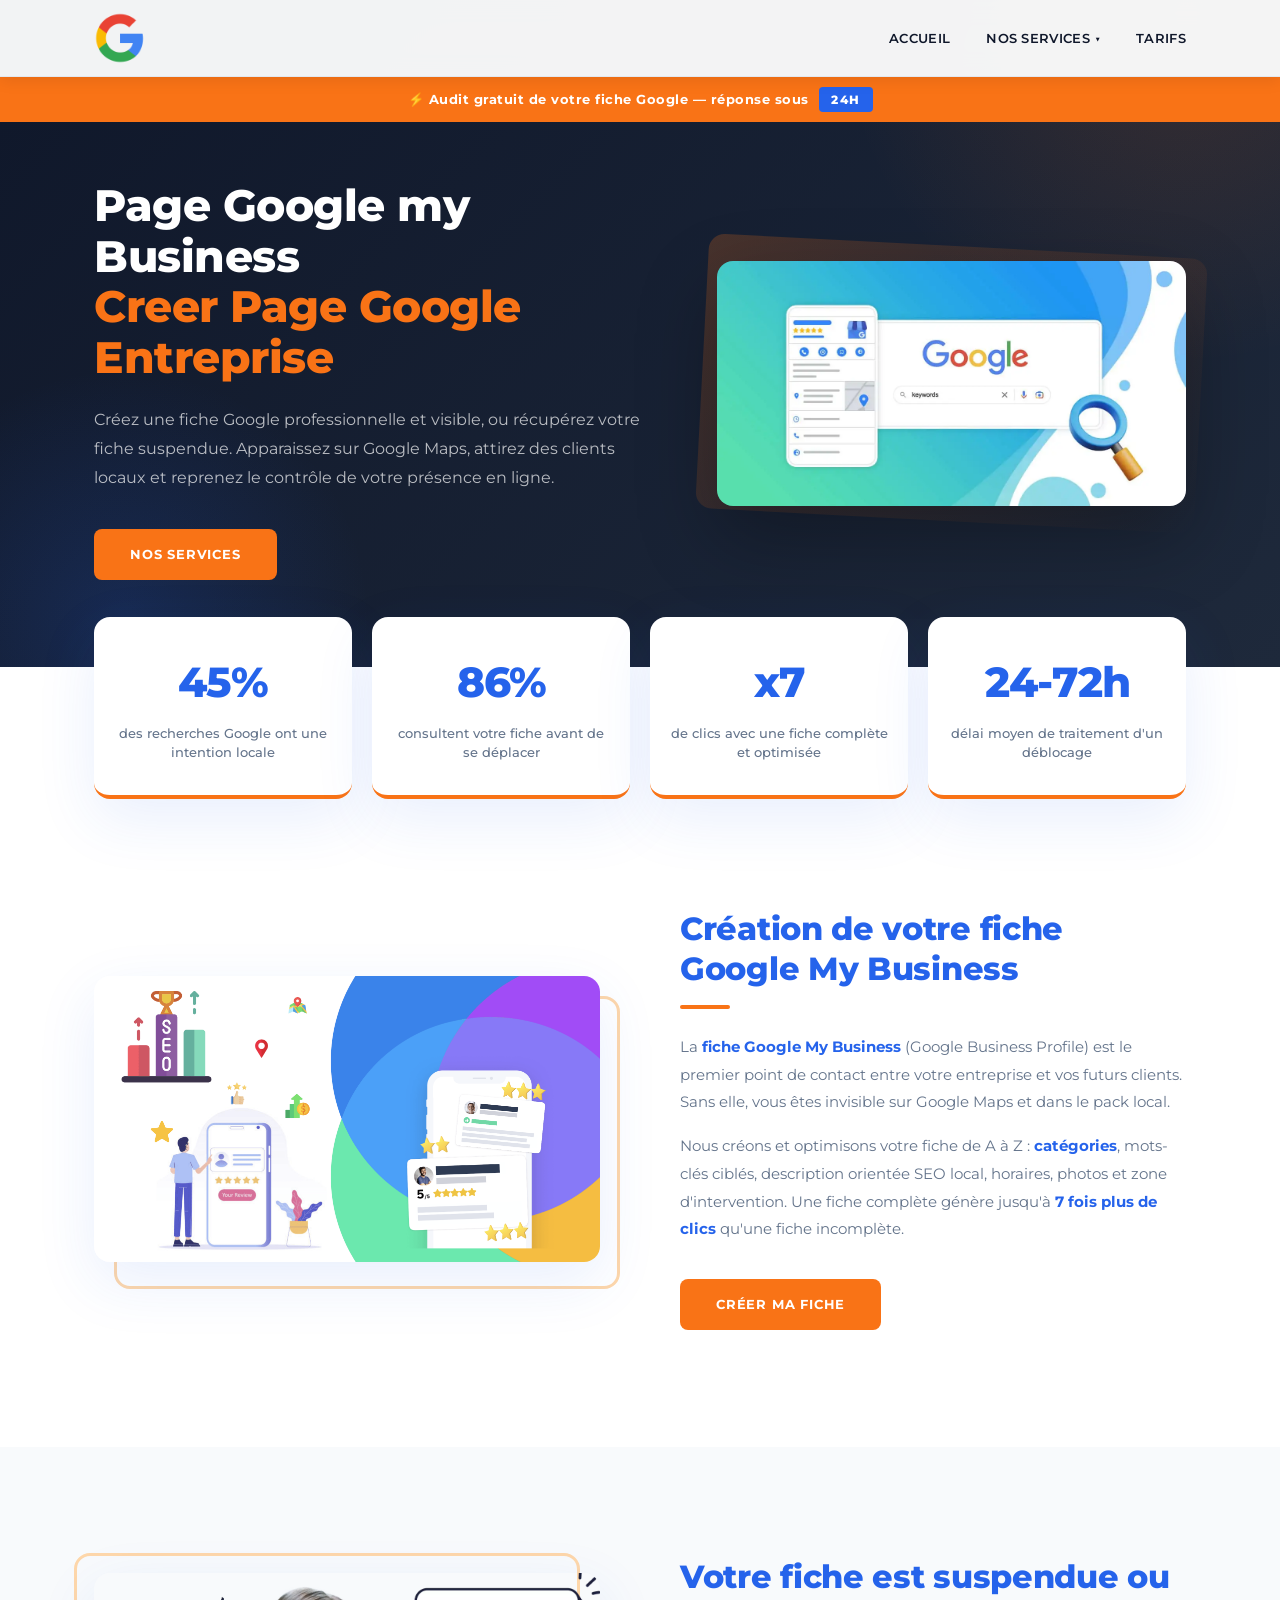
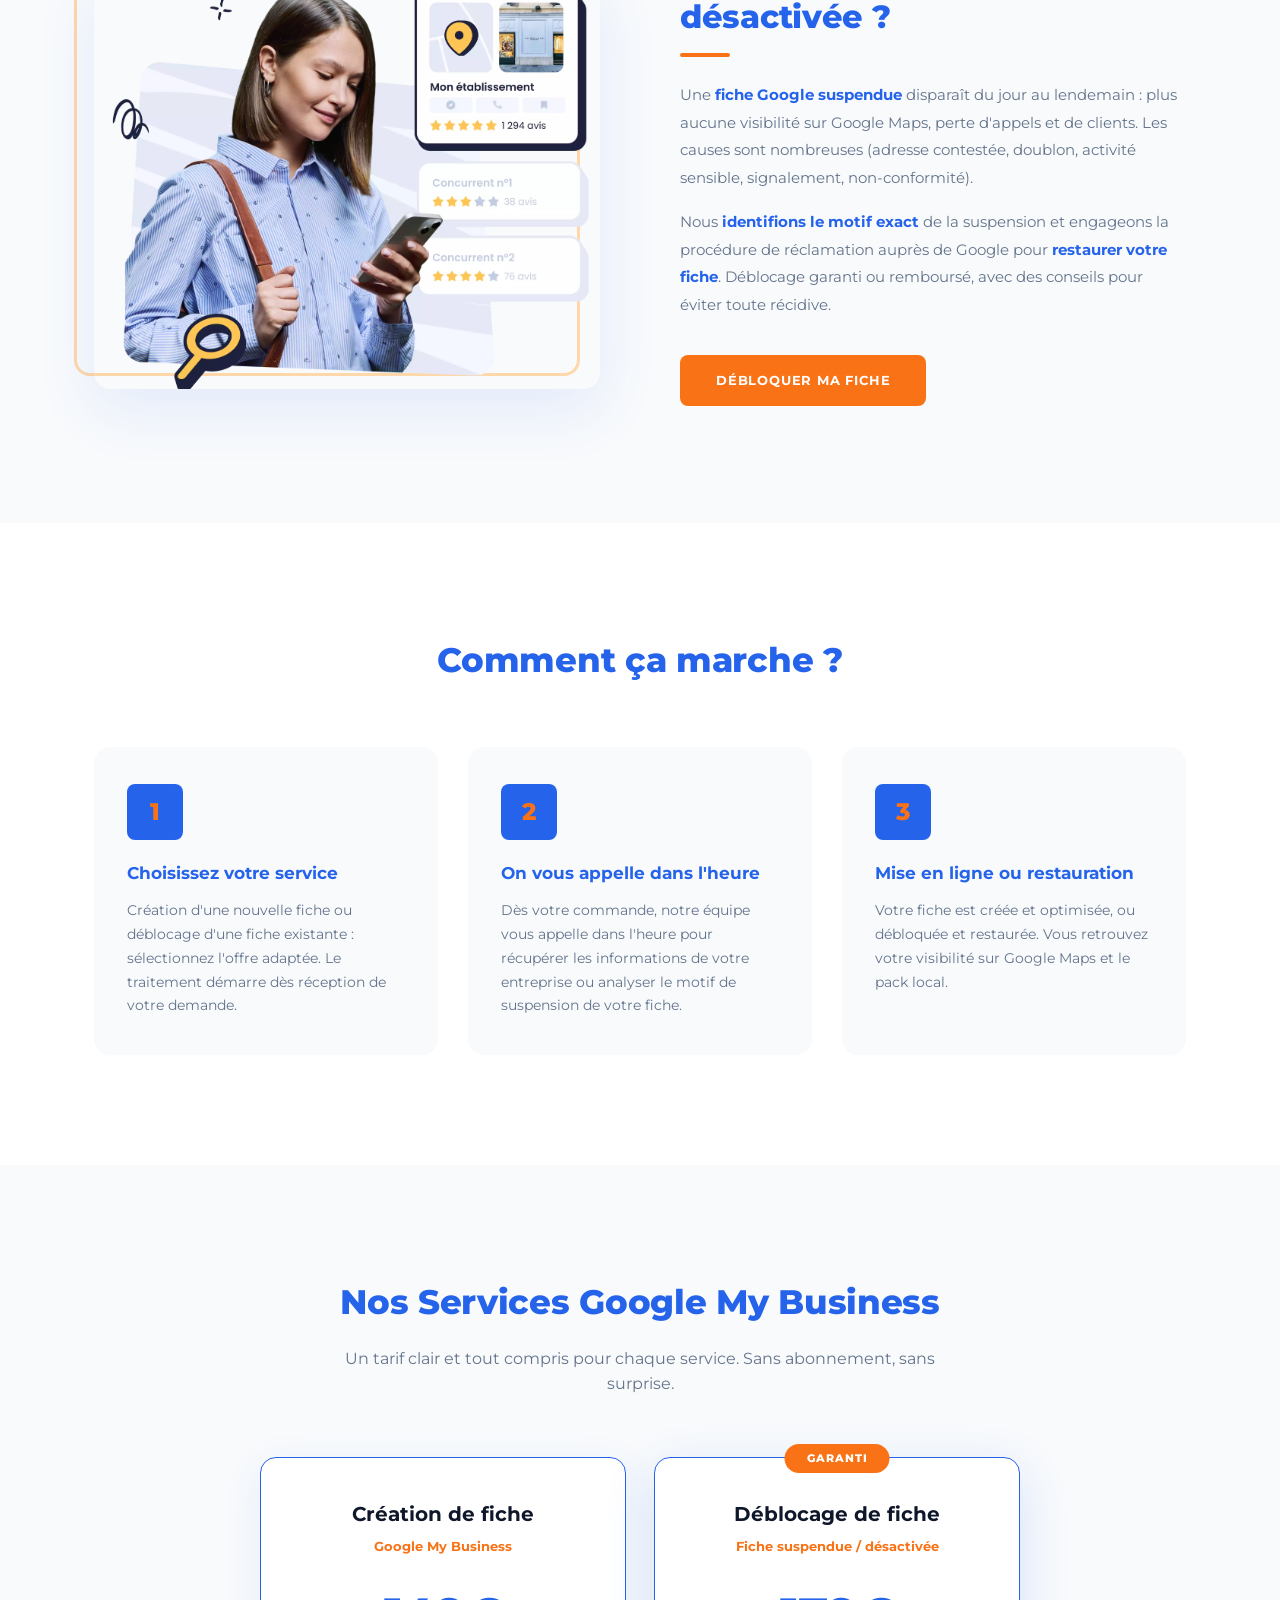
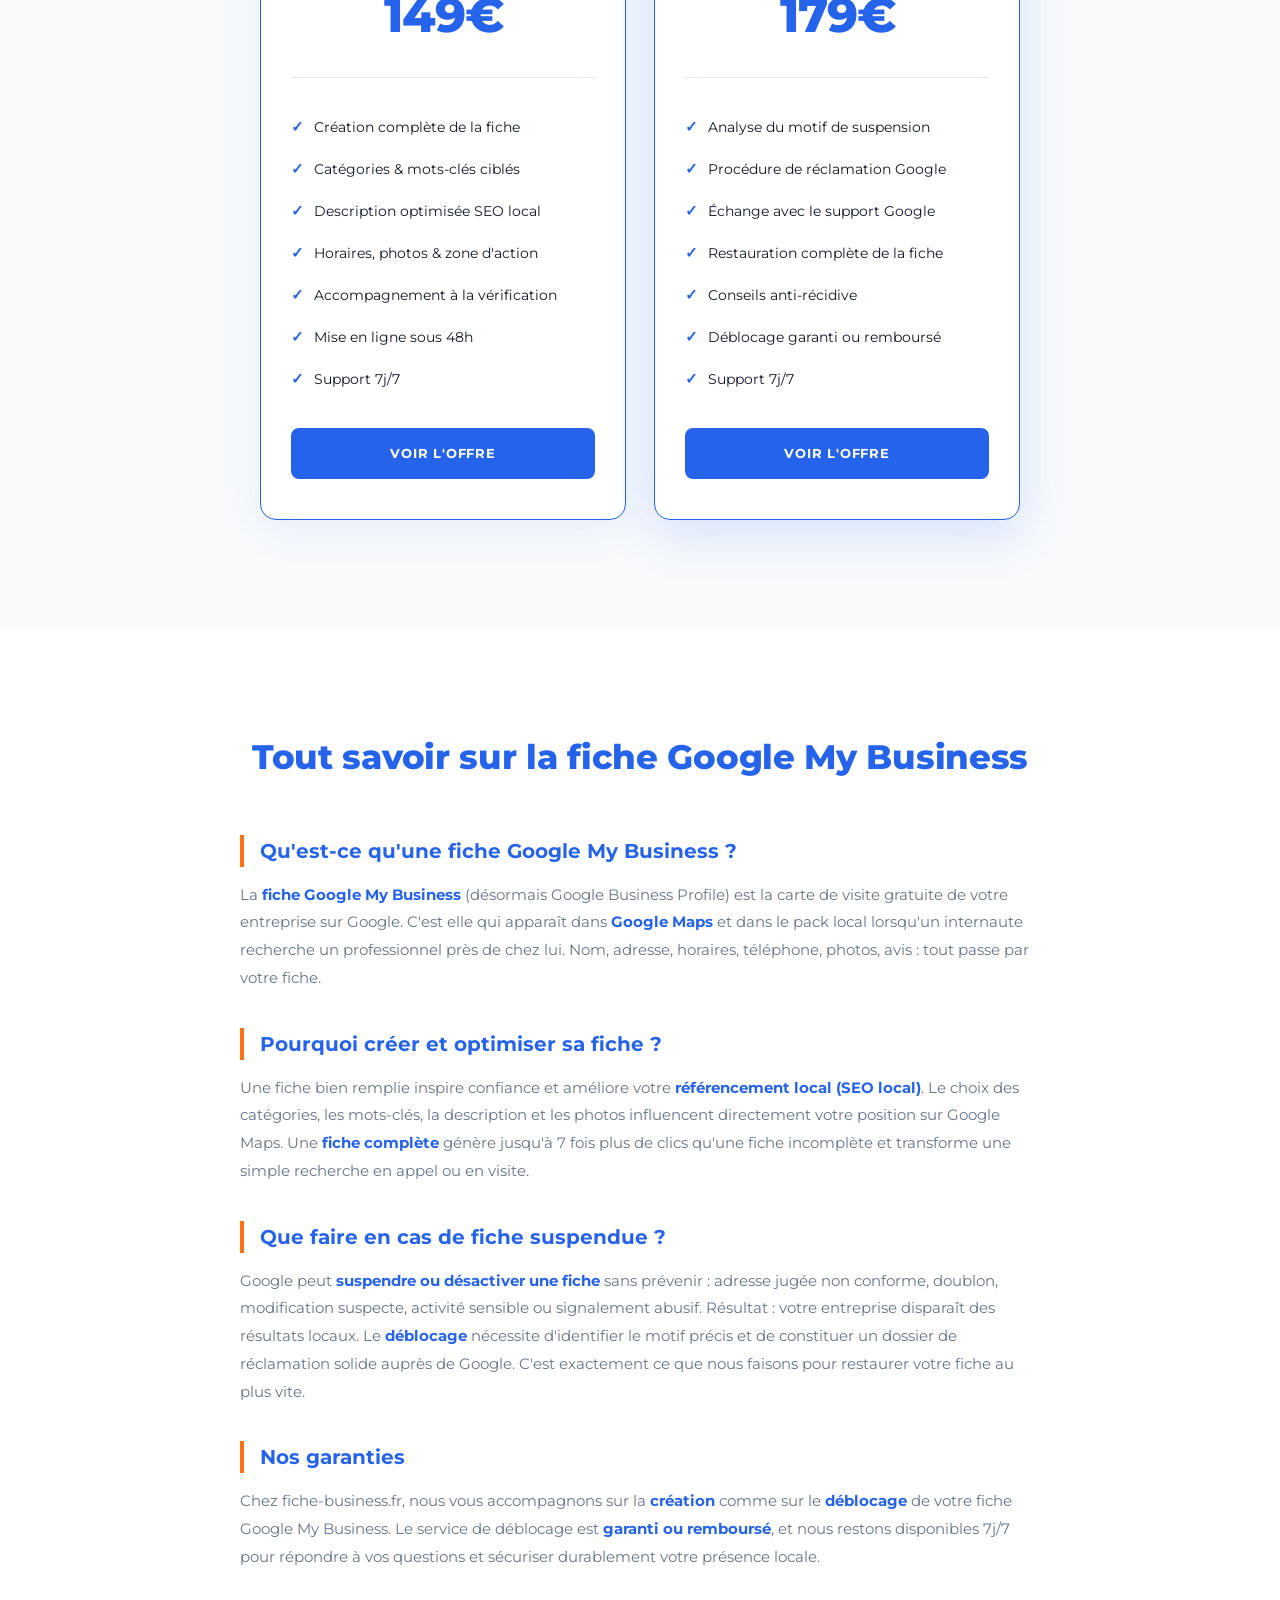
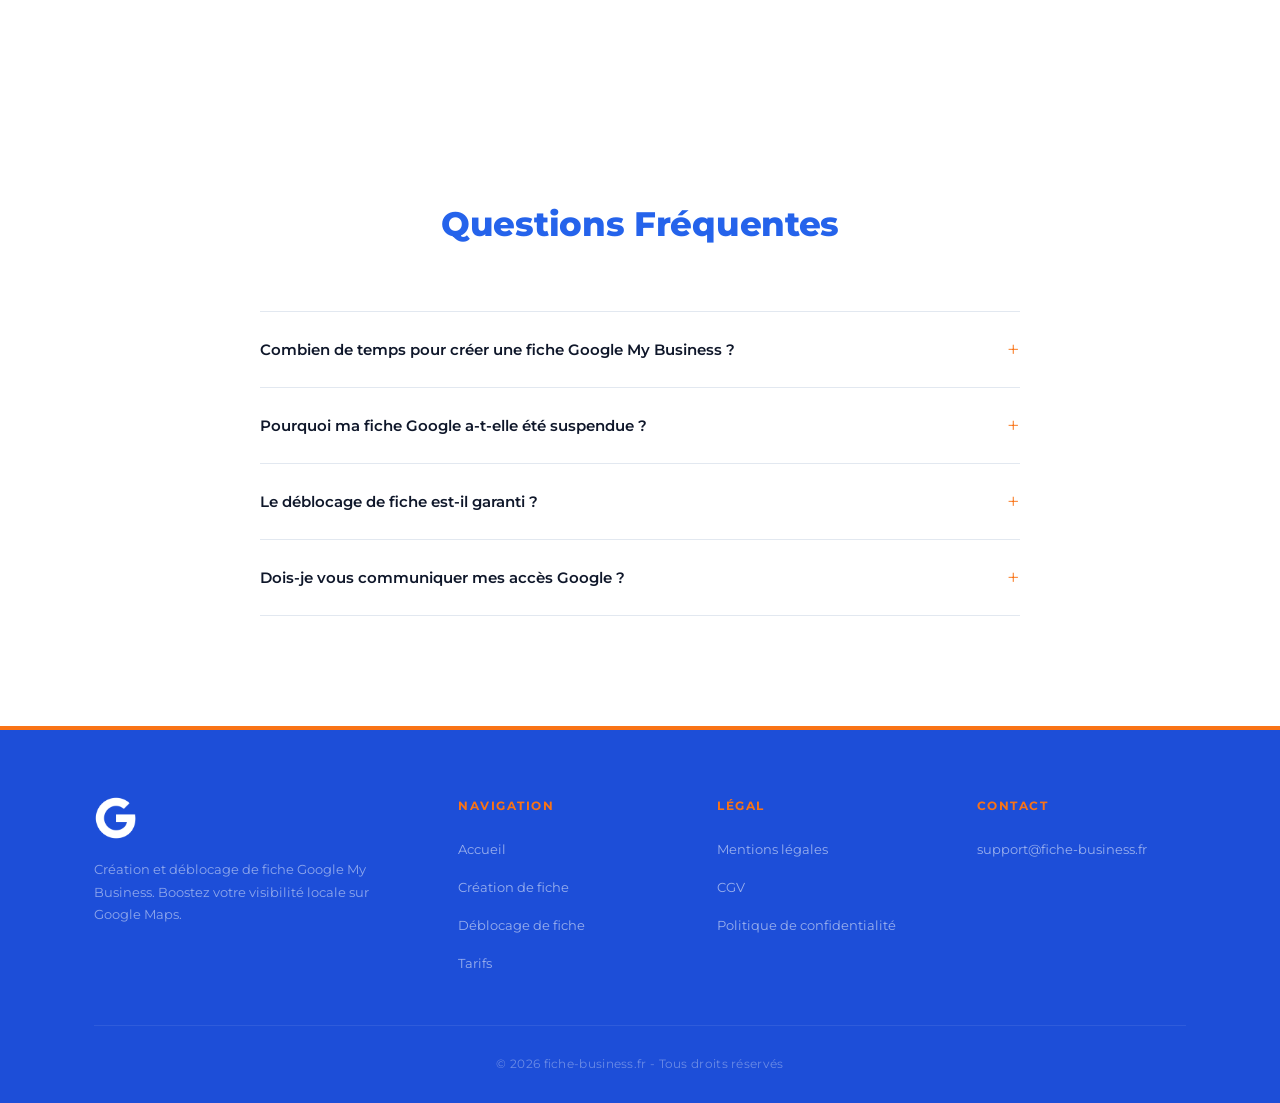
==== commit 278e860e: "Image hero, liens Stripe, fix responsive (cartes + menu burger), textes appel dans l'heure" ====
--- a/index.html
+++ b/index.html
@@ -327,7 +327,7 @@
                 <a href="#offres" class="btn btn-primary" title="création et déblocage de fiche Google My Business">Nos Services</a>
             </div>
             <div class="hero-image">
-                <img src="fiche-google-my-business.webp" alt="Fiche Google My Business optimisée sur Google Maps" title="Fiche Google My Business" width="900" height="600" class="hero-img" loading="eager">
+                <img src="keywords-google-my-business-1.webp" alt="Page Google My Business et création de page Google entreprise" title="Page Google My Business" width="1200" height="628" class="hero-img" loading="eager">
             </div>
         </div>
     </section>
@@ -396,8 +396,8 @@
                     <div class="step-icon">
                         <span>2</span>
                     </div>
-                    <h3>Échange rapide sur WhatsApp</h3>
-                    <p>Notre équipe prend contact avec vous pour récupérer les informations de votre entreprise ou analyser le motif de suspension de votre fiche.</p>
+                    <h3>On vous appelle dans l'heure</h3>
+                    <p>Dès votre commande, notre équipe vous appelle dans l'heure pour récupérer les informations de votre entreprise ou analyser le motif de suspension de votre fiche.</p>
                 </div>
                 <div class="step">
                     <div class="step-icon">
@@ -414,7 +414,7 @@
         <div class="container">
             <h2 class="section-title">Nos Services Google My Business</h2>
             <p class="section-subtitle">Un tarif clair et tout compris pour chaque service. Sans abonnement, sans surprise.</p>
-            <div class="pricing-cards" style="grid-template-columns: repeat(2, 1fr); max-width: 760px; margin: 0 auto;">
+            <div class="pricing-cards pricing-2">
                 <div class="pricing-card">
                     <div class="pricing-header">
                         <h3>Création de fiche</h3>
@@ -581,6 +581,14 @@
                         menuToggle.classList.remove('active');
                     });
                 });
+
+                document.addEventListener('click', function(e) {
+                    if (nav.classList.contains('active') && !nav.contains(e.target) && !menuToggle.contains(e.target)) {
+                        nav.classList.remove('active');
+                        menuToggle.classList.remove('active');
+                        document.querySelectorAll('.nav-item.dropdown').forEach(d => d.classList.remove('active'));
+                    }
+                });
             }
 
             const dropdowns = document.querySelectorAll('.nav-item.dropdown');
--- a/styles.css
+++ b/styles.css
@@ -26,6 +26,7 @@
 
 html {
     scroll-behavior: smooth;
+    overflow-x: hidden;
 }
 
 body {
@@ -783,6 +784,21 @@
     color: var(--white);
 }
 
+/* Layouts spécifiques : 2 services (accueil) ou 1 service (pages dédiées) */
+.pricing-cards.pricing-2 {
+    grid-template-columns: repeat(2, 1fr);
+    max-width: 760px;
+    margin-left: auto;
+    margin-right: auto;
+}
+
+.pricing-cards.pricing-1 {
+    grid-template-columns: 1fr;
+    max-width: 420px;
+    margin-left: auto;
+    margin-right: auto;
+}
+
 /* ===================== FAQ ===================== */
 
 .faq {
@@ -1060,13 +1076,14 @@
 
     .nav {
         position: fixed;
-        top: 56px;
+        top: 77px;
         left: 0;
         right: 0;
+        z-index: 1001;
         background: var(--white);
         padding: 20px;
         box-shadow: var(--shadow);
-        transform: translateY(-100%);
+        transform: translateY(-150%);
         opacity: 0;
         visibility: hidden;
         transition: var(--transition);
@@ -1083,6 +1100,10 @@
         flex-direction: column;
         gap: 16px;
         text-align: center;
+    }
+
+    .nav-link {
+        justify-content: center;
     }
 
     .nav-item.dropdown {
@@ -1097,8 +1118,8 @@
         border: none;
         background: var(--light);
         border-radius: var(--radius);
-        margin-top: 10px;
-        padding: 8px;
+        margin-top: 0;
+        padding: 0 8px;
         max-height: 0;
         overflow: hidden;
         opacity: 0;
@@ -1114,6 +1135,8 @@
         max-height: 200px;
         opacity: 1;
         visibility: visible;
+        margin-top: 10px;
+        padding: 8px;
     }
 
     .nav-item.dropdown:hover .dropdown-menu {
@@ -1228,7 +1251,9 @@
         padding: 60px 0;
     }
 
-    .pricing-cards {
+    .pricing-cards,
+    .pricing-cards.pricing-2,
+    .pricing-cards.pricing-1 {
         grid-template-columns: 1fr;
         max-width: 400px;
         margin: 0 auto;
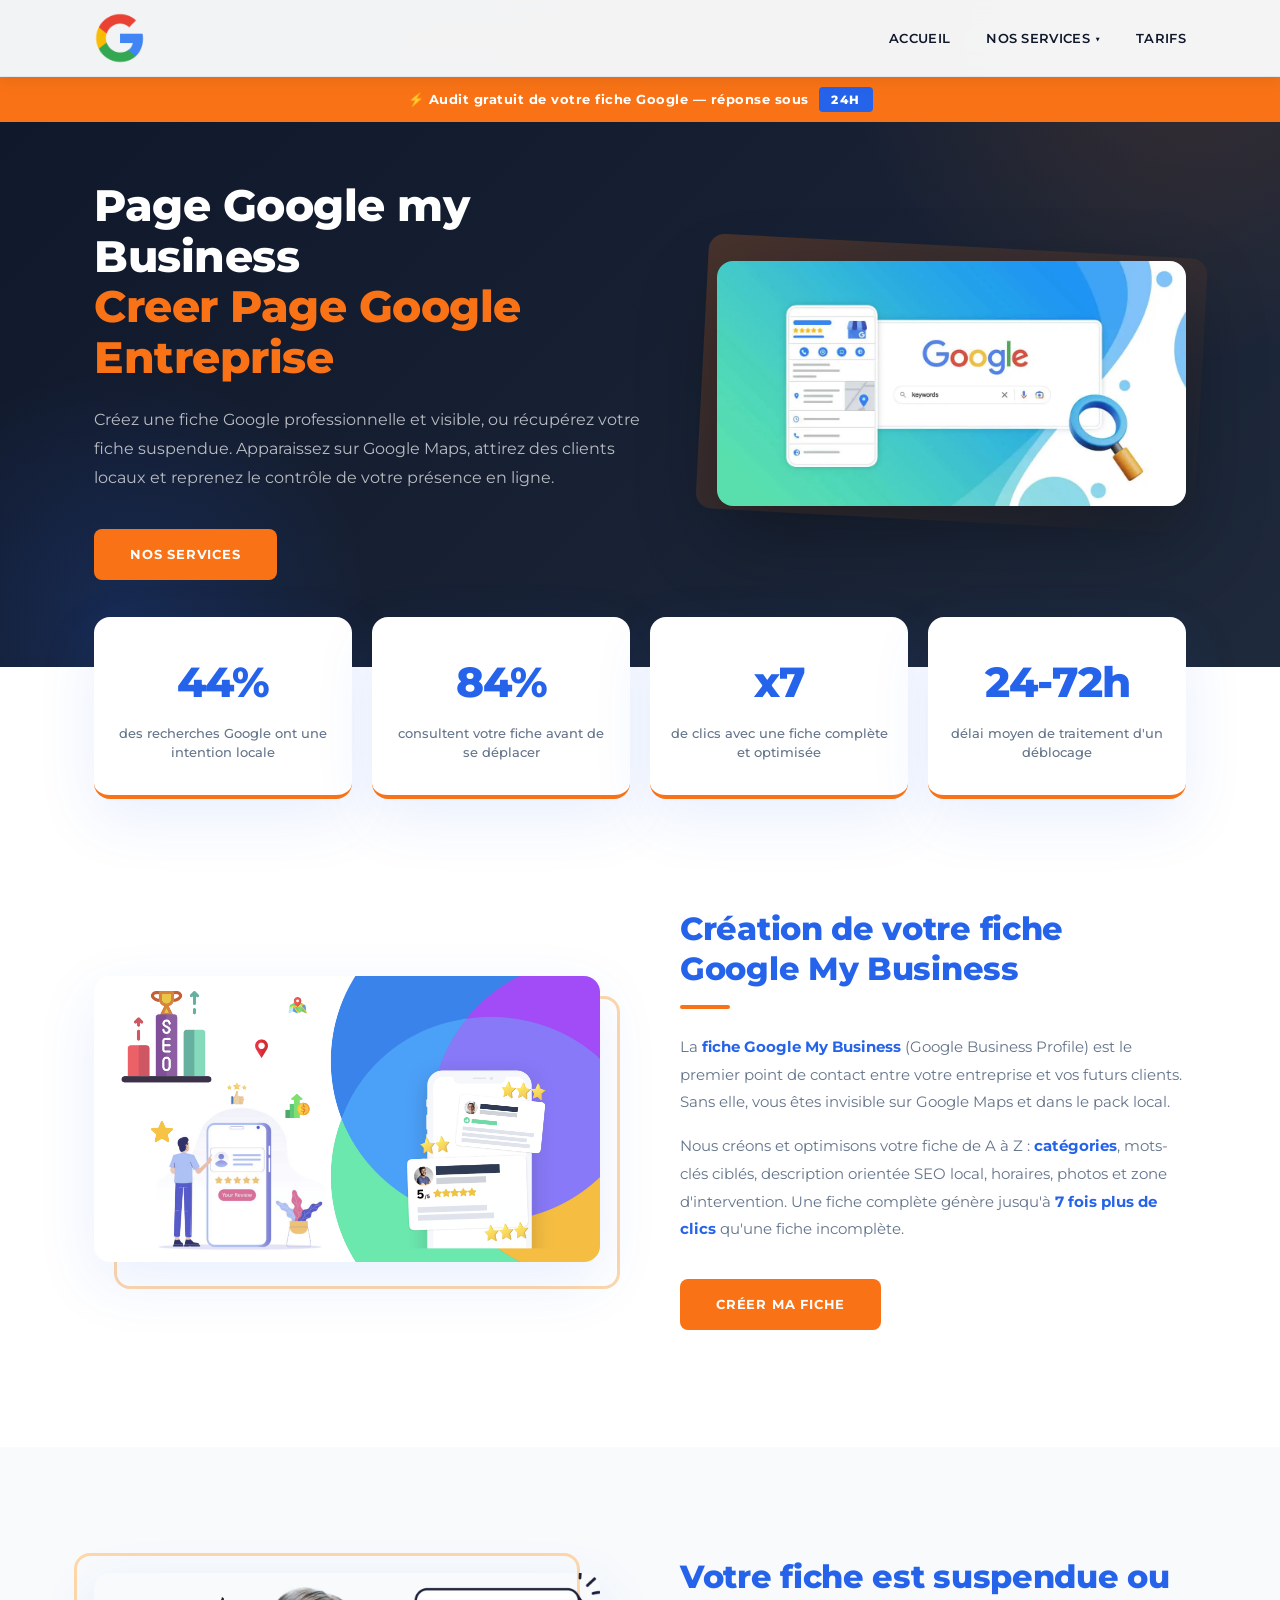
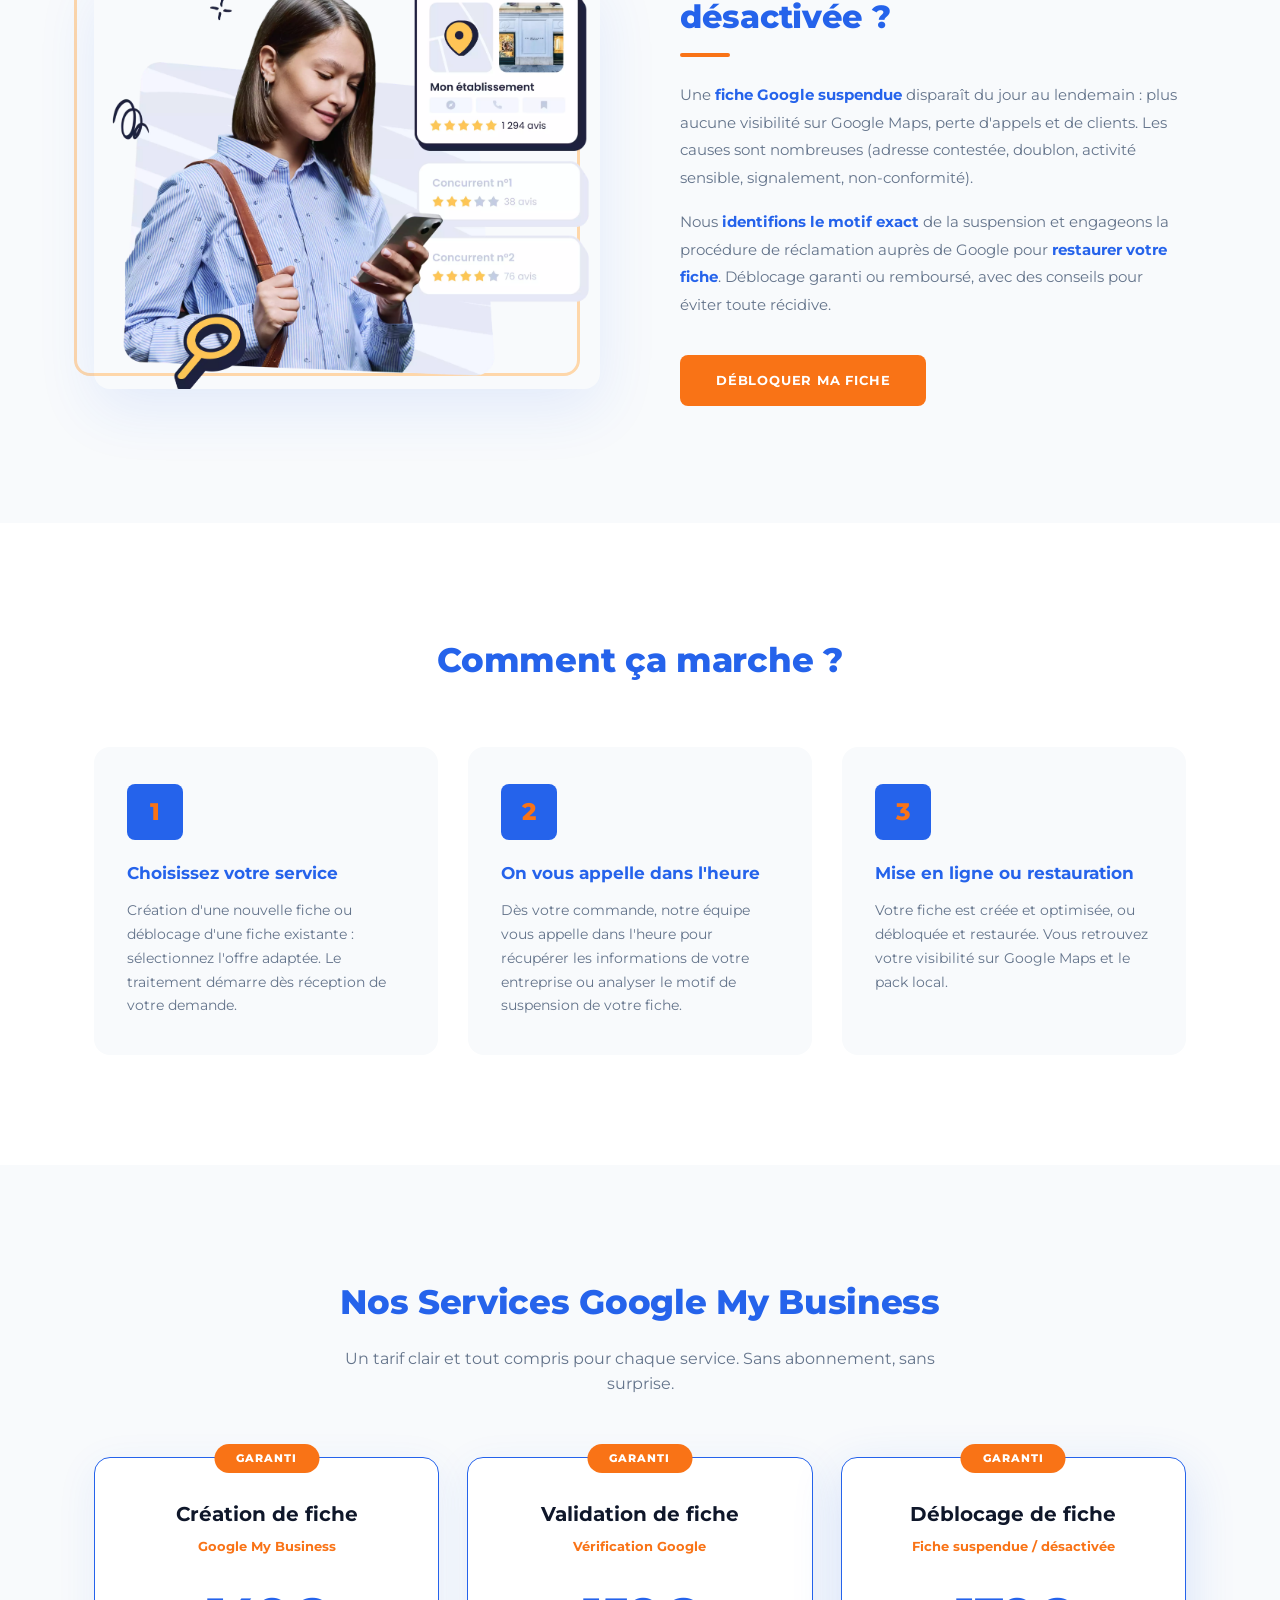
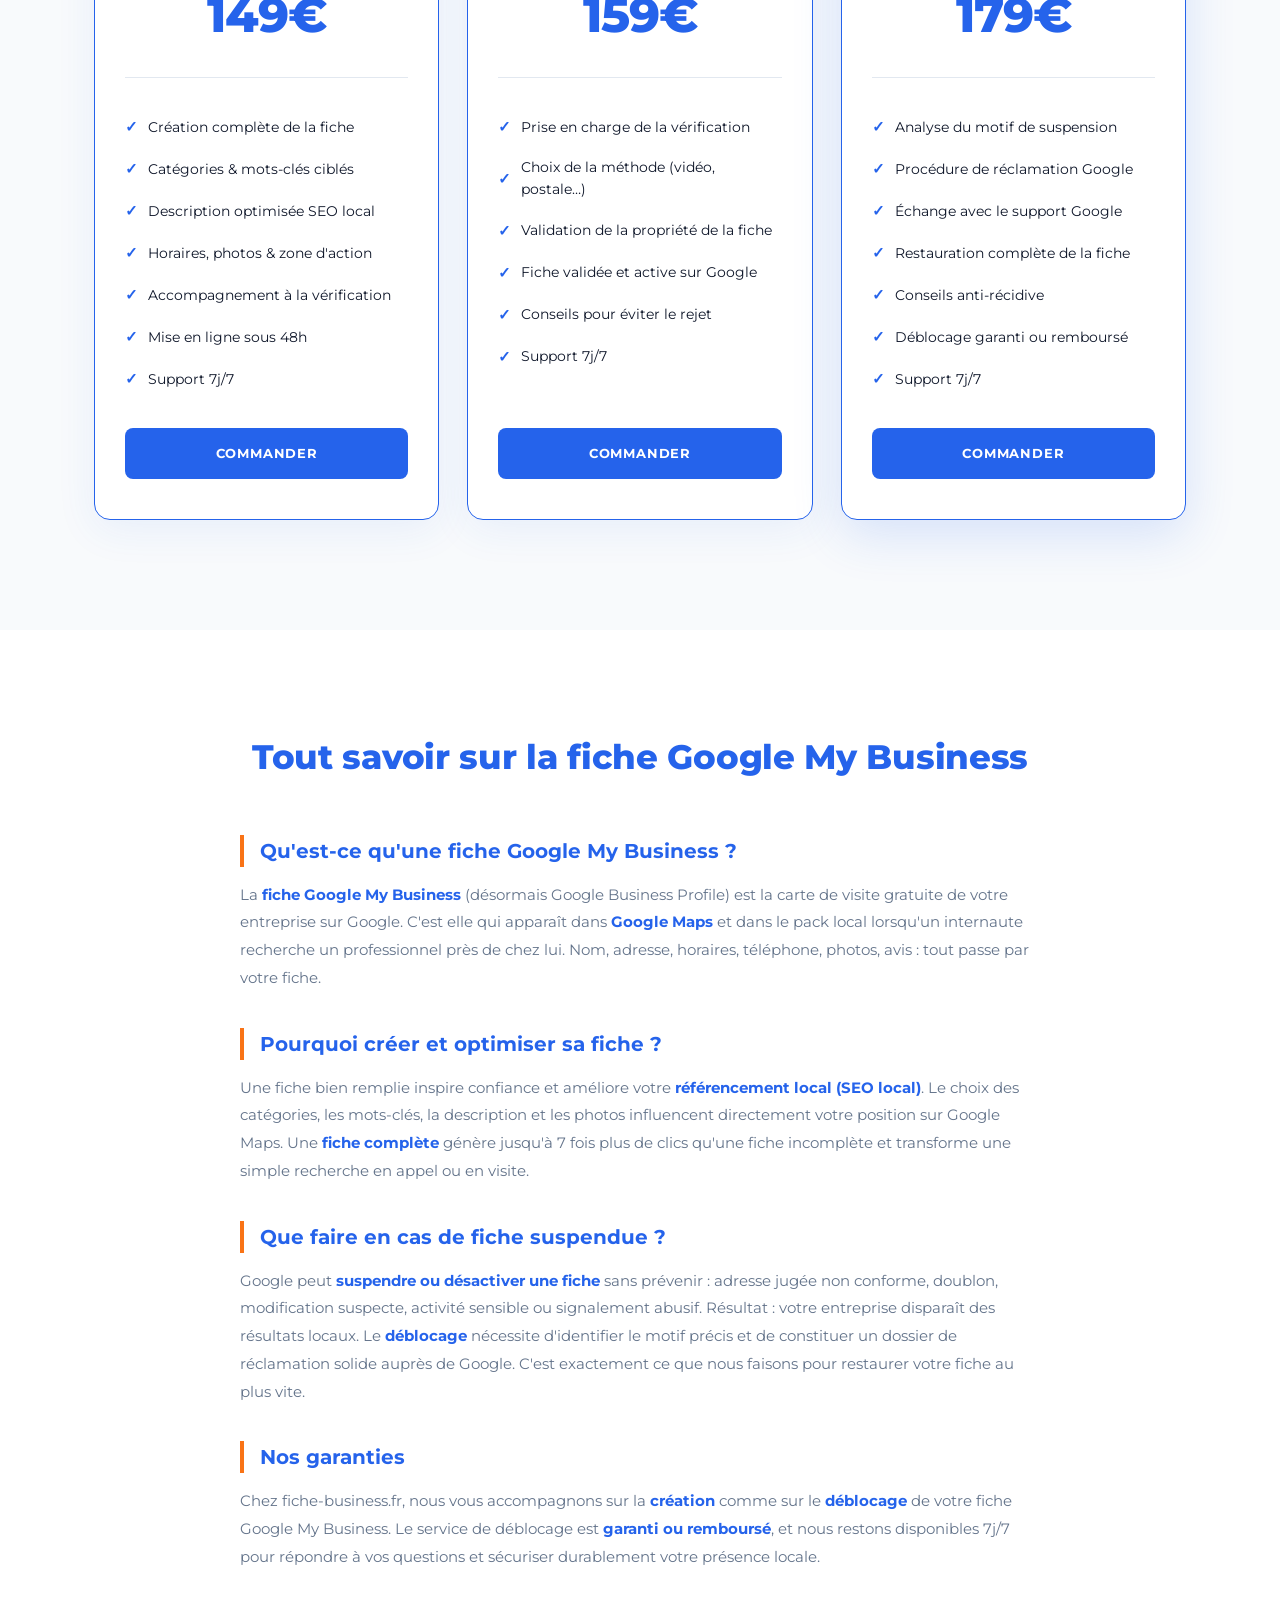
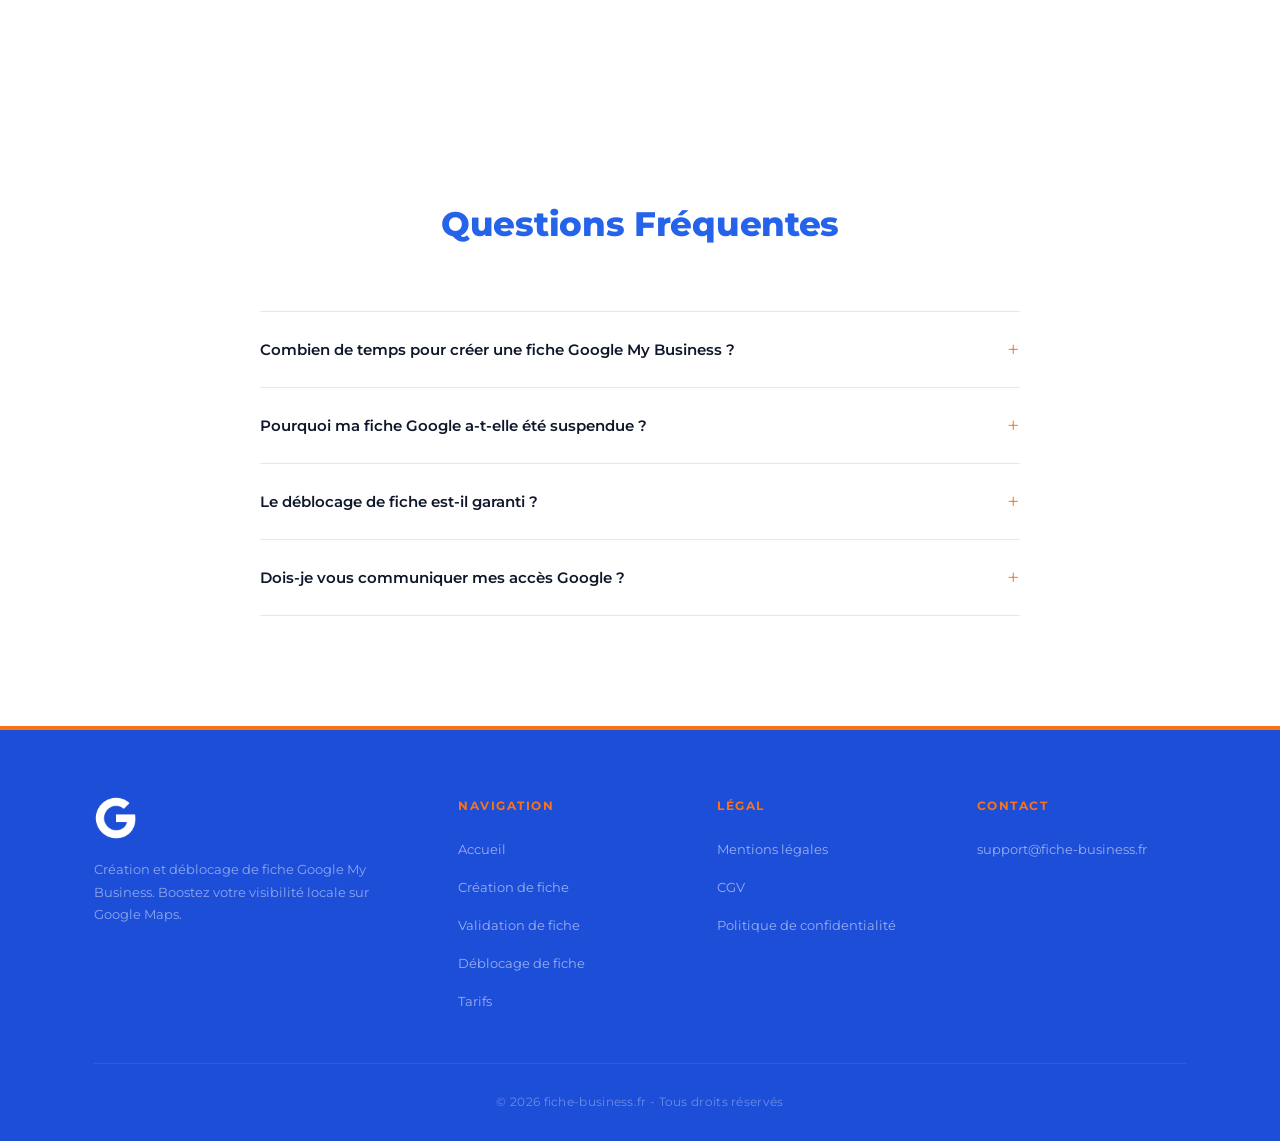
==== commit bba0b809: "Ajout service Validation (page + carte 159E), boutons Commander uniformes, badge Garanti sur les 3 c" ====
--- a/index.html
+++ b/index.html
@@ -304,6 +304,7 @@
                         <a href="#" class="nav-link">Nos Services <span class="dropdown-arrow">▼</span></a>
                         <div class="dropdown-menu">
                             <a href="creation-fiche-google.html">Création de fiche</a>
+                            <a href="valider-fiche-google.html">Validation de fiche</a>
                             <a href="fiche-google-suspendu.html">Déblocage de fiche</a>
                         </div>
                     </li>
@@ -414,8 +415,9 @@
         <div class="container">
             <h2 class="section-title">Nos Services Google My Business</h2>
             <p class="section-subtitle">Un tarif clair et tout compris pour chaque service. Sans abonnement, sans surprise.</p>
-            <div class="pricing-cards pricing-2">
+            <div class="pricing-cards">
                 <div class="pricing-card">
+                    <div class="pricing-badge">Garanti</div>
                     <div class="pricing-header">
                         <h3>Création de fiche</h3>
                         <div class="pricing-bonus">Google My Business</div>
@@ -432,7 +434,27 @@
                         <li><span class="check">✓</span> Mise en ligne sous 48h</li>
                         <li><span class="check">✓</span> Support 7j/7</li>
                     </ul>
-                    <a href="creation-fiche-google.html" class="btn btn-outline" title="création de fiche Google My Business">Voir l'offre</a>
+                    <a href="https://buy.stripe.com/5kQeVffIW8Ir0WU0UXaZi09" class="btn btn-primary" title="commander la création de fiche Google" target="_blank" rel="noopener noreferrer">Commander</a>
+                </div>
+
+                <div class="pricing-card">
+                    <div class="pricing-badge">Garanti</div>
+                    <div class="pricing-header">
+                        <h3>Validation de fiche</h3>
+                        <div class="pricing-bonus">Vérification Google</div>
+                    </div>
+                    <div class="pricing-price">
+                        <span class="price">159€</span>
+                    </div>
+                    <ul class="pricing-features">
+                        <li><span class="check">✓</span> Prise en charge de la vérification</li>
+                        <li><span class="check">✓</span> Choix de la méthode (vidéo, postale…)</li>
+                        <li><span class="check">✓</span> Validation de la propriété de la fiche</li>
+                        <li><span class="check">✓</span> Fiche validée et active sur Google</li>
+                        <li><span class="check">✓</span> Conseils pour éviter le rejet</li>
+                        <li><span class="check">✓</span> Support 7j/7</li>
+                    </ul>
+                    <a href="https://buy.stripe.com/6oU8wRbsG1fZbBy8npaZi0b" class="btn btn-primary" title="validation de fiche Google My Business" target="_blank" rel="noopener noreferrer">Commander</a>
                 </div>
 
                 <div class="pricing-card featured">
@@ -453,7 +475,7 @@
                         <li><span class="check">✓</span> Déblocage garanti ou remboursé</li>
                         <li><span class="check">✓</span> Support 7j/7</li>
                     </ul>
-                    <a href="fiche-google-suspendu.html" class="btn btn-primary" title="déblocage de fiche Google My Business">Voir l'offre</a>
+                    <a href="https://buy.stripe.com/bJe7sN68m3o70WUbzBaZi0a" class="btn btn-primary" title="commander le déblocage de fiche Google" target="_blank" rel="noopener noreferrer">Commander</a>
                 </div>
             </div>
         </div>
@@ -535,8 +557,9 @@
                     <h4>Navigation</h4>
                     <ul>
                         <li><a href="#accueil">Accueil</a></li>
-                        <li><a href="#creation">Création de fiche</a></li>
-                        <li><a href="#deblocage">Déblocage de fiche</a></li>
+                        <li><a href="creation-fiche-google.html">Création de fiche</a></li>
+                        <li><a href="valider-fiche-google.html">Validation de fiche</a></li>
+                        <li><a href="fiche-google-suspendu.html">Déblocage de fiche</a></li>
                         <li><a href="#offres">Tarifs</a></li>
                     </ul>
                 </div>
--- a/styles.css
+++ b/styles.css
@@ -60,8 +60,6 @@
     padding: 0 24px;
 }
 
-/* ===================== BOUTONS ===================== */
-
 .btn {
     display: inline-block;
     padding: 15px 36px;
@@ -120,8 +118,6 @@
 .btn-full {
     width: 100%;
 }
-
-/* ===================== HEADER ===================== */
 
 .header {
     position: fixed;
@@ -302,8 +298,6 @@
     transition: var(--transition);
 }
 
-/* ===================== HERO ===================== */
-
 .hero {
     padding: 180px 0 80px;
     background: linear-gradient(135deg, var(--dark) 0%, #1E293B 100%);
@@ -394,8 +388,6 @@
     0%, 100% { transform: translateY(0) rotate(0deg); }
     50% { transform: translateY(-8px) rotate(0.5deg); }
 }
-
-/* ===================== PROMO BAR ===================== */
 
 .promo-bar {
     background: var(--accent);
@@ -425,8 +417,6 @@
     letter-spacing: 1.5px;
 }
 
-/* ===================== STATS ===================== */
-
 .stats {
     padding: 0;
     background: transparent;
@@ -470,8 +460,6 @@
     line-height: 1.5;
     font-weight: 500;
 }
-
-/* ===================== CREDIBILITY ===================== */
 
 .credibility {
     padding: 110px 0;
@@ -564,8 +552,6 @@
     direction: ltr;
 }
 
-/* ===================== HOW IT WORKS ===================== */
-
 .how-it-works {
     padding: 110px 0;
     background: var(--white);
@@ -644,8 +630,6 @@
     color: var(--gray);
     line-height: 1.7;
 }
-
-/* ===================== PRICING ===================== */
 
 .pricing {
     padding: 110px 0;
@@ -784,7 +768,6 @@
     color: var(--white);
 }
 
-/* Layouts spécifiques : 2 services (accueil) ou 1 service (pages dédiées) */
 .pricing-cards.pricing-2 {
     grid-template-columns: repeat(2, 1fr);
     max-width: 760px;
@@ -798,8 +781,6 @@
     margin-left: auto;
     margin-right: auto;
 }
-
-/* ===================== FAQ ===================== */
 
 .faq {
     padding: 110px 0;
@@ -876,8 +857,6 @@
     line-height: 1.8;
 }
 
-/* ===================== TESTIMONIALS ===================== */
-
 .testimonials {
     padding: 110px 0;
     background: var(--light);
@@ -918,8 +897,6 @@
     display: block;
 }
 
-/* ===================== SEO CONTENT ===================== */
-
 .seo-content {
     padding: 100px 0;
     background: var(--white);
@@ -966,8 +943,6 @@
 .seo-text a:hover {
     color: var(--primary);
 }
-
-/* ===================== FOOTER ===================== */
 
 .footer {
     background: var(--primary-dark);
@@ -1042,8 +1017,6 @@
     letter-spacing: 0.3px;
 }
 
-/* ===================== RESPONSIVE 1024px ===================== */
-
 @media (max-width: 1024px) {
     .hero-content h1 {
         font-size: 36px;
@@ -1066,8 +1039,6 @@
         gap: 40px;
     }
 }
-
-/* ===================== RESPONSIVE 768px ===================== */
 
 @media (max-width: 768px) {
     .menu-toggle {
@@ -1345,8 +1316,6 @@
     }
 }
 
-/* ===================== RESPONSIVE 480px ===================== */
-
 @media (max-width: 480px) {
     .promo-bar {
         font-size: 12px;
